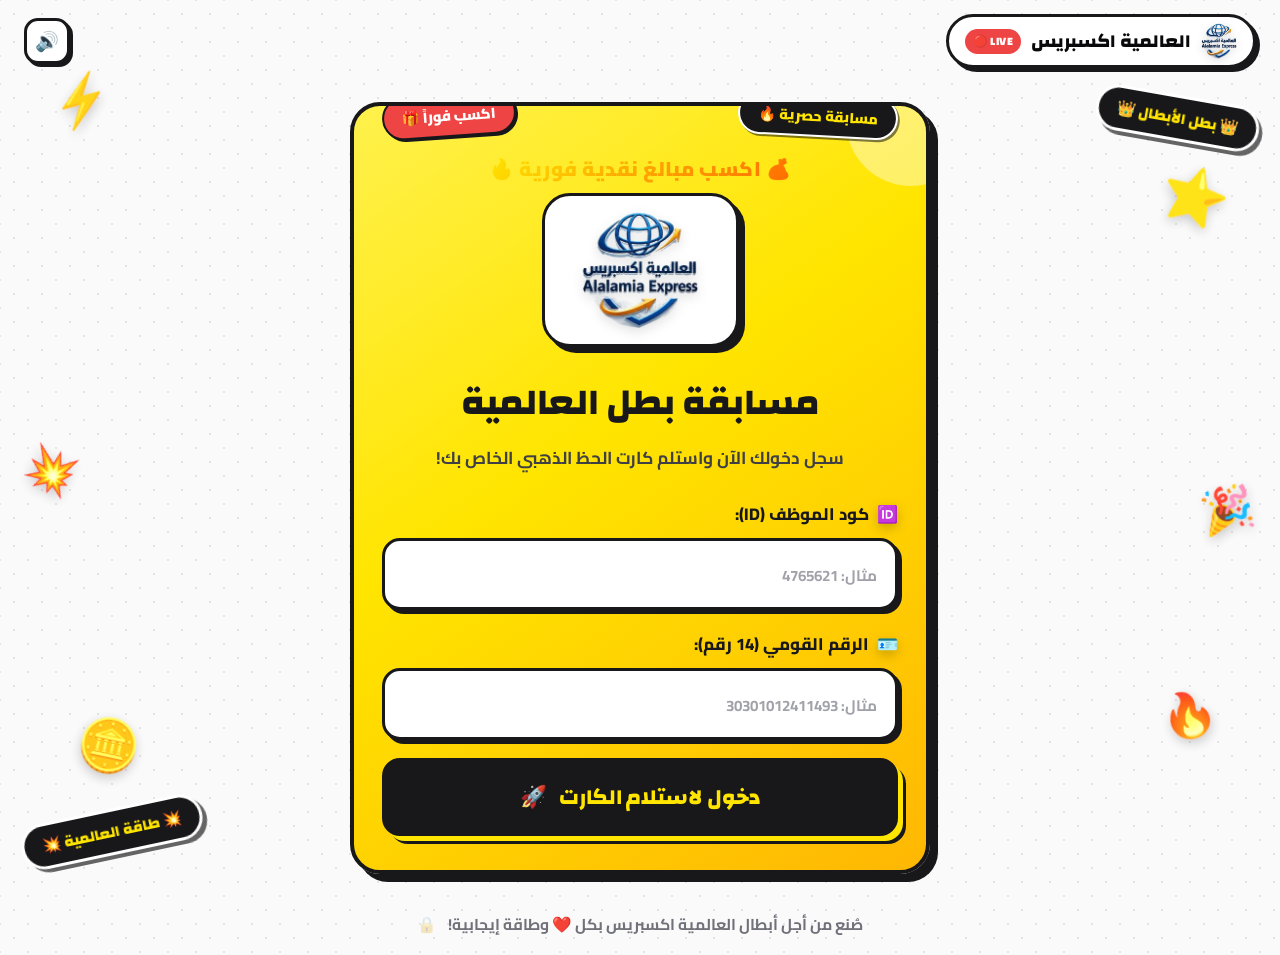
==== index.html @ 909ea204 "7 features: 2-method payment, BG music+mute, flying promo text, FB link on results, winner note, pri" ====
<!DOCTYPE html>
<html lang="ar" dir="rtl">
<head>
    <meta charset="UTF-8">
    <meta name="viewport" content="width=device-width, initial-scale=1.0, maximum-scale=1.0, user-scalable=no, viewport-fit=cover">
    <title>🏆 مسابقة بطل العالمية | كارت السكراتش الذهبي</title>
    <link rel="icon" type="image/png" href="logo.png">
    <link rel="apple-touch-icon" href="logo.png">
    <meta name="theme-color" content="#FFE500">
    <meta name="apple-mobile-web-app-capable" content="yes">
    <meta name="apple-mobile-web-app-status-bar-style" content="black-translucent">
    <link rel="stylesheet" href="css/style.css">
</head>
<body>

    <!-- عناصر ديكورية فانكي عائمة في الخلفية -->
    <div class="floating-decor decor-1">⚡</div>
    <div class="floating-decor decor-2">⭐</div>
    <div class="floating-decor decor-3">🪙</div>
    <div class="floating-decor decor-4">🔥</div>
    <div class="floating-decor decor-5">💥</div>
    <div class="floating-decor decor-6">🎉</div>

    <!-- استيكرات فانكي متحركة على جوانب الشاشة -->
    <div class="side-sticker sticker-left">💥 طاقة العالمية 💥</div>
    <div class="side-sticker sticker-right">👑 بطل الأبطال 👑</div>

    <!-- الهيدر والبار العلوي مع لوجو العالمية إكسبريس -->
    <header class="app-header">
        <div class="brand-badge">
            <img src="logo.png" alt="العالمية اكسبريس" class="header-logo-img">
            <span class="brand-title">العالمية اكسبريس</span>
            <span class="live-pill">LIVE 🔴</span>
        </div>
        <div class="header-controls">
            <button class="icon-btn" id="bgMuteBtn" title="كتم الموسيقى / تشغيل" onclick="toggleBgMusic()" style="font-size:1.2rem;">🔊</button>
        </div>
    </header>

    <!-- الحاوية الأساسية للتطبيق -->
    <main class="app-container">

        <!-- ==============================================
             الشاشة 1: تسجيل الدخول والتحقق من المتسابق
             ============================================== -->
        <section class="screen active" id="screenLogin">
            <div class="yellow-card funky-card-hover">
                <div class="funky-badge">مسابقة حصرية 🔥</div>
                <div class="funky-badge-left">اكسب فوراً 🎁</div>

                <!-- نص متحرك فانكي على شاشة الدخول -->
                <div class="flying-promo-text" id="flyingPromoText">
                    <span>💰 اكسب مبالغ نقدية فورية 🔥</span>
                </div>

                <!-- اللوجو الرئيسي في شاشة تسجيل الدخول -->
                <div class="login-header">
                    <div class="login-logo-wrapper">
                        <img src="logo.png" alt="شعار العالمية اكسبريس" class="login-hero-logo">
                    </div>
                    <h1 class="main-title">مسابقة بطل العالمية</h1>
                    <p class="sub-title">سجل دخولك الآن واستلم كارت الحظ الذهبي الخاص بك!</p>
                </div>

                <!-- كارت تنبيه المتسابق إذا كان شارك مسبقاً (قفل الحساب بعد المرة الأولى) -->
                <div class="lockout-card" id="alreadyParticipatedBox" style="display: none;">
                    <div class="lockout-badge">🔒 تنبيه هام</div>
                    <div class="lockout-icon">🎟️</div>
                    <h3 class="lockout-title" id="lockoutTitle">عفواً يا بطل!</h3>
                    <p class="lockout-desc" id="lockoutDesc">لقد قمت بسحب وخربشة كارت الحظ الخاص بك مسبقاً، ولا يمكن الدخول أكثر من مرة واحدة.</p>
                    <div class="lockout-result-preview" id="lockoutResultPreview"></div>
                    <div class="lockout-actions">
                        <button type="button" class="funky-btn" id="viewPreviousResultBtn">
                            <span>عرض نتيجتك السابقة 🌟</span>
                        </button>
                    </div>
                </div>

                <!-- رسالة الخطأ العادية -->
                <div class="error-msg" id="loginErrorMsg">
                    ⚠️ البيانات غير صحيحة! تأكد من كود الموظف والرقم القومي.
                </div>

                <!-- نموذج الدخول -->
                <form id="loginForm" onsubmit="return false;">
                    <div class="form-group">
                        <label class="form-label" for="userId">
                            <span>🆔</span>
                            <span>كود الموظف (ID):</span>
                        </label>
                        <input type="text" id="userId" class="form-input" placeholder="مثال: 4765621" autocomplete="off" required inputmode="numeric">
                    </div>

                    <div class="form-group">
                        <label class="form-label" for="nationalId">
                            <span>🪪</span>
                            <span>الرقم القومي (14 رقم):</span>
                        </label>
                        <input type="text" id="nationalId" class="form-input" placeholder="مثال: 30301012411493" maxlength="14" autocomplete="off" required inputmode="numeric">
                    </div>

                    <button type="submit" class="funky-btn" id="loginSubmitBtn">
                        <span>دخول لاستلام الكارت</span>
                        <span>🚀</span>
                    </button>
                </form>

            </div>
        </section>

        <!-- ==============================================
             الشاشة 2: رسالة الترحيب المبهرة (Welcome Animation)
             ============================================== -->
        <section class="screen" id="screenWelcome">
            <div class="yellow-card welcome-card">
                <div class="welcome-burst-badge">
                    <img src="logo.png" alt="العالمية" class="badge-mini-logo">
                    <span>أهلاً بالبطل الحقيقي</span>
                </div>

                <div class="welcome-avatar-wrapper">
                    <div class="welcome-crown">👑</div>
                    <div class="welcome-avatar-circle" id="welcomeAvatar">
                        😎
                    </div>
                </div>

                <h1 class="welcome-headline" id="welcomeGreetingText">
                    <!-- سيتم تعبئتها ديناميكياً -->
                </h1>

                <p class="welcome-subtext">
                    كارت السكراتش الذهبي المخصص لك جاهز الآن.. خربش واكشف حظك! 🌟
                </p>

                <button class="funky-btn" id="startScratchBtn">
                    <span>ادخل اخربش الكارت يا بطل</span>
                    <span>🪙🔥</span>
                </button>
            </div>
        </section>

        <!-- ==============================================
             الشاشة 3: كارت الخربشة الذهبي والساسبينس
             ============================================== -->
        <section class="screen" id="screenScratch">
            <div class="yellow-card" id="scratchMainCard">
                <div class="funky-badge">
                    <img src="logo.png" alt="العالمية" class="badge-mini-logo">
                    <span>كارت الحظ الرسمي</span>
                </div>

                <!-- شريط معلومات المتسابق -->
                <div class="scratch-header-info">
                    <div class="scratch-user-tag">
                        <span>👤</span>
                        <span id="scratchCardUserName">اسم المتسابق</span>
                    </div>
                    <div class="scratch-region-tag" id="scratchCardUserRegion">
                        المنطقة
                    </div>
                </div>

                <!-- صندوق الكارت والكانفاس مع طبقة البلور والساسبينس -->
                <div class="scratch-card-box" id="scratchContainer">
                    
                    <!-- الطبقة السفلية: الجائزة مع البلور الغامض لحجب النتيجة حتى اكتمال الخربشة -->
                    <div class="scratch-reveal-layer mystery-blur" id="scratchPrizeLayer">
                        <div class="reveal-prize-icon" id="prizeIcon">🎁</div>
                        <!-- صورة الجائزة النقدية فائقة الوضوح تظهر مباشرة تحت كشط الفويل -->
                        <img id="scratchRevealImage" src="" alt="صورة الجائزة" style="display:none; max-width:180px; max-height:90px; width:auto; border-radius:12px; border:2.5px solid #18181B; margin:6px auto; box-shadow:0 6px 20px rgba(0,0,0,0.3); background:#fff;">
                        <h2 class="reveal-prize-title" id="prizeTitle">جاري تحميل المفاجأة...</h2>
                        <p class="reveal-prize-desc" id="prizeDesc"></p>
                    </div>

                    <!-- طبقة الكانفاس القابلة للمسح والخربشة -->
                    <canvas class="scratch-canvas" id="scratchCanvas"></canvas>

                    <!-- طبقة الساسبينس والتشويق الناري (تظهر عند الوصول للنسبة المطلوبة) -->
                    <div class="suspense-overlay" id="suspenseOverlay">
                        <div class="suspense-rays"></div>
                        <div class="suspense-content">
                            <div class="suspense-icon-boom">⚡🥁⚡</div>
                            <h2 class="suspense-title" id="suspenseTitle">لحظة الحسم يا بطل!</h2>
                            <p class="suspense-sub" id="suspenseSub">جاري فك الشفرة واكتشاف مصير الكارت...</p>
                            <div class="suspense-countdown" id="suspenseCountdown">3</div>
                        </div>
                    </div>

                    <!-- مؤشر العملة التفاعلي (Coin Follower) -->
                    <div class="coin-cursor-tool" id="coinCursorTool">🪙</div>

                    <!-- لمحة الجائزة المغرية أثناء الخربشة (تظهر فقط للفائز بمبالغ نقدية) -->
                    <div class="prize-peek-hint" id="prizePeekHint" style="display:none;">
                        <img id="prizePeekImg" src="" alt="لمحة الجائزة">
                        <span class="peek-label">👀 لمحة...</span>
                    </div>
                </div>

                <!-- شريط الحماس والتشويق (بدون أي نسب مئوية) -->
                <div class="scratch-hype-box" id="scratchHypeBox">
                    <span class="hype-icon" id="hypeIcon">🪙</span>
                    <span class="hype-msg" id="hypeMsg">حرّك العملة على الكارت واكتشف سرك...</span>
                </div>

                <!-- زر اختياري لعرض التفاصيل فوراً -->
                <button type="button" class="skip-to-result-btn" id="skipToResultBtn">
                    <span>عرض التفاصيل والاحتفال</span>
                    <span>🚀</span>
                </button>
            </div>
        </section>

        <!-- ==============================================
             الشاشة 4: شاشة إعلان النتيجة والاحتفال (Result Screen)
             ============================================== -->
        <section class="screen" id="screenResult">
            <div class="yellow-card result-card">
                
                <!-- لوجو العالمية أعلى كارت النتيجة -->
                <div class="result-brand-header">
                    <img src="logo.png" alt="العالمية اكسبريس" class="result-top-logo">
                </div>

                <!-- ============================
                     1. قسم الفائزين (WINNER SECTION)
                     ============================ -->
                <div id="winnerResultSection" class="result-section-box">
                    <div class="result-celebrate-badge win" id="resultStatusBadgeWin">
                        🎉 مبروووك الفوز يا بطل العالمية!
                    </div>

                    <div class="result-big-icon" id="resultBigIcon">
                        🎉
                    </div>

                    <h1 class="result-headline" id="resultMainHeading">
                        <!-- مبروووك المكسب يا (الاسم) يا بطل العالمية! 🏆🎁🎉 -->
                    </h1>

                    <div class="result-detail-box">
                        <div class="result-prize-name" id="resultPrizeName"></div>
                        <div class="result-prize-sub" id="resultPrizeSub"></div>
                    </div>

                    <!-- صورة الجائزة -->
                    <div class="result-prize-image-wrapper">
                        <img id="resultPrizeImage" src="" alt="صورة الجائزة" class="result-prize-image" style="display:none;">
                    </div>

                    <!-- صندوق تسجيل بيانات استلام الجائزة المباشر -->
                    <div class="claim-form-box" id="winnerClaimBox">
                        <div class="claim-form-badge">⚡ استلام الجائزة فوراً</div>
                        
                        <!-- نموذج إدخال المحفظة / انستاباي -->
                        <div id="claimInputSection">
                            <h3 class="claim-form-title">سجل وسيلة الاستلام لتحويل المكافأة لحسابك 🚀</h3>
                            <p class="claim-form-desc">
                                اختر وسيلة الدفع واكتب رقم المحفظة أو عنوان InstaPay:
                            </p>

                            <form id="directClaimForm" onsubmit="return false;">
                                <div class="payment-method-selector" id="payoutMethodSelector">
                                    <label class="method-chip active">
                                        <input type="radio" name="directPayoutMethod" value="محفظة ذكية" checked>
                                        <span>🏦 محفظة ذكية</span>
                                    </label>
                                    <label class="method-chip">
                                        <input type="radio" name="directPayoutMethod" value="انستاباي InstaPay">
                                        <span>🟣 انستاباي InstaPay</span>
                                    </label>
                                </div>

                                <div class="form-group" style="margin-top:14px; text-align:right;">
                                    <label class="form-label" for="payoutAccountInput" style="font-size:0.9rem;">
                                        <span>📱</span>
                                        <span id="accountInputLabel">رقم المحفظة الذكية (01xxxxxxxxx):</span>
                                    </label>
                                    <input type="text" id="payoutAccountInput" class="form-input" placeholder="01xxxxxxxxx" required autocomplete="off">
                                </div>

                                <!-- نوت مهم للفائز -->
                                <div class="winner-important-note">
                                    ⚠️ هتستلم جايزتك ع البيانات اللي تم إدخالها<br>ولابد المحفظة او انستا يكون بنفس الاسم
                                </div>

                                <button type="submit" class="claim-form-btn pulse-glow" id="submitClaimDirectBtn">
                                    <span class="btn-text">تأكيد وإرسال بيانات الاستلام 🚀</span>
                                    <span class="btn-icon">✨</span>
                                </button>
                            </form>
                        </div>

                        <!-- حالة النجاح بعد التسجيل -->
                        <div id="claimDoneSection" style="display:none; text-align:center;">
                            <div style="font-size:3rem; margin-bottom:8px;">✅🎉</div>
                            <h3 style="color:#10b981; margin:0 0 8px 0; font-size:1.3rem;">تم تسجيل بيانات الاستلام بنجاح!</h3>
                            <p style="color:#374151; font-size:0.95rem; margin-bottom:12px; font-weight:600;">
                                تم إرسال بيانات محفظتك إلى إدارة مسابقة العالمية، وسيتم مراجعة الطلب وتحويل المبلغ لحسابك فوراً.
                            </p>
                            <div id="claimSavedSummary" style="background:#f3f4f6; border:2px solid #10b981; padding:12px; border-radius:12px; font-size:0.95rem; color:#18181b; font-weight:700;"></div>
                        </div>

                        <div class="claim-form-note" style="margin-top:12px;">
                            🔒 يتم التحويل والمراجعة مباشرة من إدارة مسابقة العالمية إكسبريس.
                        </div>
                    </div>

                    <!-- لينك الفيسبوك في صفحة الفوز -->
                    <div class="facebook-promo-box">
                        استنانا كل شهر بمسابقات العالمية على صفحتنا على
                        <a href="https://www.facebook.com/alalamiacompany0" target="_blank" rel="noopener" class="fb-link">فيسبوك</a> 🎉
                    </div>
                </div>

                <!-- ============================
                     2. قسم الحظ الأوفر التشجيعي (HARD LUCK SECTION)
                     ============================ -->
                <div id="hardLuckResultSection" class="result-section-box" style="display: none;">
                    <div class="result-celebrate-badge lose">
                        💪 القادم أقوى دائماً يا بطل!
                    </div>

                    <div class="result-big-icon flex-muscles">
                        💪
                    </div>

                    <h1 class="result-headline hard-luck-title">
                        حظك وحش يا نجم.. استنانا ف مسابقات جاية 💪🔥
                    </h1>

                    <div class="hard-luck-inspire-box">
                        <div class="hard-luck-quote">
                            "الجايات أكتر من الرايحات! وجودك في العالمية إكسبريس هو المكسب الأكبر، وفي مجرد بداية.. لسه في سحوبات ومفاجآت تانية كتير جاية في الطريق!" 🌟👑
                        </div>
                        <div class="hard-luck-tags">
                            <span class="inspire-tag">🔥 طاقة إيجابية</span>
                            <span class="inspire-tag">👑 بطل دايماً</span>
                            <span class="inspire-tag">🚀 استنانا قريب</span>
                        </div>
                    </div>
                    <!-- لينك الفيسبوك تحت الخساره -->
                    <div class="facebook-promo-box">
                        استنانا كل شهر بمسابقات العالمية على صفحتنا على
                        <a href="https://www.facebook.com/alalamiacompany0" target="_blank" rel="noopener" class="fb-link">فيسبوك</a> 🎉
                    </div>
                </div>

                <!-- أزرار الإجراءات في النتيجة -->
                <div class="result-actions">
                    <button class="funky-btn funky-btn-secondary" id="logoutBtn">
                        <span>العودة للرئيسية 🚪</span>
                    </button>
                </div>

            </div>
        </section>

    </main>

    <!-- الفوتر -->
    <footer class="app-footer">
        صُنع من أجل أبطال <strong>العالمية اكسبريس</strong> بكل <span class="heart">❤️</span> وطاقة إيجابية!
        <a href="admin.html" style="opacity:0.25; text-decoration:none; margin-right:8px;" title="لوحة تحكم الإدارة والمخزن">🔒</a>
    </footer>

    <!-- موسيقى خلفية حماسية -->
    <audio id="bgMusic" loop preload="auto" style="display:none;">
        <!-- موسيقى حماسية مجانية بدون حقوق من Pixabay -->
        <source src="https://cdn.pixabay.com/audio/2024/02/28/audio_e09d4a9789.mp3" type="audio/mpeg">
    </audio>

    <!-- ملفات الجافاسكريبت بالترتيب الصحيح -->
    <script src="js/data.js"></script>
    <script src="js/audio.js"></script>
    <script src="js/confetti.js"></script>
    <script src="js/scratch.js"></script>
    <script src="js/app.js"></script>
</body>
</html>
---- css/style.css ----
/* ========================================================
   🎨 استايل مسابقة بطل العالمية - الثيم الأبيض مع الكروت الصفرا الفانكي
   ======================================================== */

@import url('https://fonts.googleapis.com/css2?family=Cairo:wght@400;600;700;800;900&family=Changa:wght@600;800;900&family=Readex+Pro:wght@500;700&display=swap');

:root {
    --bg-main: #FAFAFA;
    --bg-dots: #E4E4E7;
    --card-yellow: #FFE500;
    --card-yellow-glow: #FFD000;
    --card-yellow-deep: #F59E0B;
    --card-yellow-light: #FFF9C4;
    --dark-border: #18181B;
    --dark-text: #09090B;
    --shadow-solid: 8px 8px 0px #18181B;
    --shadow-hover: 12px 12px 0px #18181B;
    --shadow-pressed: 3px 3px 0px #18181B;
    --accent-red: #EF4444;
    --accent-green: #10B981;
    --accent-blue: #3B82F6;
    --font-heading: 'Changa', 'Cairo', sans-serif;
    --font-body: 'Cairo', 'Readex Pro', sans-serif;
}

* {
    box-sizing: border-box;
    margin: 0;
    padding: 0;
    -webkit-tap-highlight-color: transparent;
}

body {
    background-color: var(--bg-main);
    background-image: 
        radial-gradient(var(--bg-dots) 1.5px, transparent 1.5px),
        radial-gradient(var(--bg-dots) 1.5px, var(--bg-main) 1.5px);
    background-size: 28px 28px;
    background-position: 0 0, 14px 14px;
    color: var(--dark-text);
    font-family: var(--font-body);
    direction: rtl;
    text-align: right;
    min-height: 100vh;
    min-height: 100dvh;
    display: flex;
    flex-direction: column;
    overflow-x: hidden;
    position: relative;
    overscroll-behavior-y: none;
    -webkit-overflow-scrolling: touch;
}

/* خلفية عناصر ديكورية عائمة فائقة الحيوية */
.floating-decor {
    position: fixed;
    pointer-events: none;
    z-index: 0;
    opacity: 0.9;
    user-select: none;
    animation: floatShape 5s ease-in-out infinite alternate;
}

.decor-1 { top: 6%; left: 4%; font-size: 3rem; transform: rotate(-15deg); }
.decor-2 { top: 16%; right: 4%; font-size: 3.4rem; transform: rotate(18deg); animation-delay: 1.2s; }
.decor-3 { bottom: 12%; left: 6%; font-size: 3.2rem; transform: rotate(12deg); animation-delay: 2.2s; }
.decor-4 { bottom: 16%; right: 5%; font-size: 2.8rem; transform: rotate(-20deg); animation-delay: 3.2s; }
.decor-5 { top: 48%; left: 2%; font-size: 2.5rem; transform: rotate(25deg); animation-delay: 0.7s; }
.decor-6 { top: 52%; right: 2%; font-size: 2.7rem; transform: rotate(-12deg); animation-delay: 2.8s; }

@keyframes floatShape {
    0% { transform: translateY(0px) rotate(0deg) scale(1); }
    50% { transform: translateY(-16px) rotate(8deg) scale(1.1); }
    100% { transform: translateY(-24px) rotate(-8deg) scale(0.95); }
}

/* استيكرات جانبية فانكي */
.side-sticker {
    position: fixed;
    background: #18181B;
    color: #FFE500;
    padding: 6px 18px;
    font-size: 0.95rem;
    font-family: var(--font-heading);
    font-weight: 900;
    border-radius: 999px;
    border: 3px solid #FFFFFF;
    box-shadow: 4px 4px 0px rgba(0,0,0,0.6);
    z-index: 2;
    pointer-events: none;
    animation: wiggleSticker 3s infinite ease-in-out;
}

.sticker-left {
    bottom: 45px;
    left: 20px;
    transform: rotate(-12deg);
}

.sticker-right {
    top: 95px;
    right: 20px;
    transform: rotate(10deg);
}

@keyframes wiggleSticker {
    0%, 100% { transform: rotate(-12deg) scale(1); }
    50% { transform: rotate(-6deg) scale(1.08); }
}

/* هيدر الصفحة */
header.app-header {
    width: 100%;
    padding: 14px 24px;
    display: flex;
    justify-content: space-between;
    align-items: center;
    position: relative;
    z-index: 10;
}

.brand-badge {
    background: #FFFFFF;
    border: 3px solid var(--dark-border);
    box-shadow: 4px 4px 0px var(--dark-border);
    padding: 6px 16px;
    border-radius: 999px;
    font-weight: 900;
    font-size: 1.15rem;
    display: flex;
    align-items: center;
    gap: 10px;
    font-family: var(--font-heading);
}

.header-logo-img {
    width: 36px;
    height: 36px;
    object-fit: contain;
    border-radius: 8px;
    filter: drop-shadow(0 2px 4px rgba(0,0,0,0.15));
    transition: transform 0.25s ease;
}

.brand-badge:hover .header-logo-img {
    transform: rotate(8deg) scale(1.1);
}

.brand-badge span.sparkle {
    display: inline-block;
    animation: spinSlow 4s linear infinite;
}

.live-pill {
    background: #EF4444;
    color: #FFFFFF;
    font-size: 0.72rem;
    padding: 2px 8px;
    border-radius: 999px;
    letter-spacing: 0.5px;
    animation: pulseLive 1.2s infinite;
}

@keyframes pulseLive {
    0%, 100% { opacity: 1; transform: scale(1); }
    50% { opacity: 0.7; transform: scale(0.95); }
}

@keyframes spinSlow {
    100% { transform: rotate(360deg); }
}

.header-controls {
    display: flex;
    gap: 10px;
}

.icon-btn {
    background: #FFFFFF;
    border: 3px solid var(--dark-border);
    box-shadow: 3px 3px 0px var(--dark-border);
    border-radius: 14px;
    width: 46px;
    height: 46px;
    cursor: pointer;
    font-size: 1.3rem;
    display: inline-flex;
    justify-content: center;
    align-items: center;
    transition: all 0.15s ease;
}

.icon-btn:hover {
    transform: translate(-3px, -3px);
    box-shadow: 6px 6px 0px var(--dark-border);
    background: var(--card-yellow);
}

.icon-btn:active {
    transform: translate(2px, 2px);
    box-shadow: 1px 1px 0px var(--dark-border);
}

/* الحاوية الأساسية للتطبيق */
main.app-container {
    flex: 1;
    display: flex;
    justify-content: center;
    align-items: center;
    padding: 20px;
    position: relative;
    z-index: 5;
}

.screen {
    width: 100%;
    max-width: 580px;
    display: none;
    opacity: 0;
    transform: translateY(24px) scale(0.96);
    transition: all 0.4s cubic-bezier(0.16, 1, 0.3, 1);
}

.screen.active {
    display: block;
    opacity: 1;
    transform: translateY(0) scale(1);
}

/* ========================================================
   🟡 تصميم الكروت الصفراء الفانكي (Vibrant Yellow Neo-Brutalist)
   ======================================================== */
.yellow-card {
    background: linear-gradient(145deg, #FFF14D 0%, var(--card-yellow) 42%, #FFB703 100%);
    border: 4px solid var(--dark-border);
    box-shadow: var(--shadow-solid);
    border-radius: 30px;
    padding: 34px 28px;
    position: relative;
    overflow: hidden;
    transition: box-shadow 0.25s ease, transform 0.25s ease;
}

.funky-card-hover:hover {
    box-shadow: var(--shadow-hover);
    transform: translateY(-3px);
}

.yellow-card::before {
    content: '';
    position: absolute;
    top: -50px;
    right: -50px;
    width: 130px;
    height: 130px;
    background: rgba(255, 255, 255, 0.4);
    border-radius: 50%;
    pointer-events: none;
}

/* شارات الكارت */
.funky-badge {
    position: absolute;
    top: -12px;
    right: 28px;
    background: #18181B;
    color: #FFE500;
    padding: 6px 18px;
    font-size: 0.9rem;
    font-weight: 900;
    border-radius: 999px;
    border: 2px solid #FFFFFF;
    box-shadow: 2px 2px 0px rgba(0,0,0,0.5);
    transform: rotate(3deg);
    z-index: 5;
}

.funky-badge-left {
    position: absolute;
    top: -12px;
    left: 28px;
    background: var(--accent-red);
    color: #FFFFFF;
    padding: 6px 18px;
    font-size: 0.9rem;
    font-weight: 900;
    border-radius: 999px;
    border: 2px solid #18181B;
    box-shadow: 2px 2px 0px #18181B;
    transform: rotate(-4deg);
    z-index: 5;
}

/* شاشة تسجيل الدخول */
.login-header {
    text-align: center;
    margin-bottom: 24px;
}

.login-logo-wrapper {
    display: inline-flex;
    justify-content: center;
    align-items: center;
    padding: 14px 28px;
    background: #FFFFFF;
    border: 3.5px solid #18181B;
    border-radius: 28px;
    box-shadow: 6px 6px 0px #18181B;
    margin-bottom: 14px;
    animation: bounceHero 2.5s infinite cubic-bezier(0.28, 0.84, 0.42, 1);
    transition: transform 0.25s ease;
}

.login-logo-wrapper:hover {
    transform: scale(1.06) rotate(2deg);
}

.login-hero-logo {
    width: 135px;
    height: auto;
    max-height: 120px;
    object-fit: contain;
    display: block;
    filter: drop-shadow(0 4px 6px rgba(0, 0, 0, 0.12));
}

.badge-mini-logo {
    width: 22px;
    height: 22px;
    object-fit: contain;
    vertical-align: middle;
    margin-left: 6px;
    display: inline-block;
}

/* كارت تنبيه المتسابق إذا شارك مسبقاً (قفل الحساب) */
.lockout-card {
    background: #FFFBEB;
    border: 3px solid #F59E0B;
    border-radius: 22px;
    padding: 22px 18px;
    box-shadow: 6px 6px 0px #18181B;
    margin-bottom: 24px;
    text-align: center;
    position: relative;
    animation: bounceInLockout 0.45s cubic-bezier(0.175, 0.885, 0.32, 1.275);
}

@keyframes bounceInLockout {
    0% { transform: scale(0.85); opacity: 0; }
    100% { transform: scale(1); opacity: 1; }
}

.lockout-badge {
    position: absolute;
    top: -13px;
    right: 22px;
    background: #F59E0B;
    color: #18181B;
    font-weight: 900;
    font-size: 0.85rem;
    padding: 4px 14px;
    border-radius: 999px;
    border: 2px solid #18181B;
    box-shadow: 2px 2px 0px #18181B;
}

.lockout-icon {
    font-size: 2.8rem;
    margin-bottom: 6px;
}

.lockout-title {
    font-family: var(--font-heading);
    font-size: 1.55rem;
    font-weight: 900;
    color: #18181B;
    margin-bottom: 6px;
}

.lockout-desc {
    font-size: 1.02rem;
    font-weight: 700;
    color: #4B5563;
    line-height: 1.5;
    margin-bottom: 14px;
}

.lockout-result-preview {
    background: #FFFFFF;
    border: 2px dashed #D97706;
    border-radius: 14px;
    padding: 12px 16px;
    font-weight: 800;
    font-size: 1.08rem;
    color: #92400E;
    margin-bottom: 16px;
    box-shadow: 3px 3px 0px rgba(0,0,0,0.06);
}

.lockout-actions {
    display: flex;
    flex-direction: column;
    gap: 10px;
}

.hero-icon-bounce {
    font-size: 4.2rem;
    display: inline-block;
    animation: bounceHero 2s infinite cubic-bezier(0.28, 0.84, 0.42, 1);
    filter: drop-shadow(4px 4px 0px rgba(0,0,0,0.25));
}

@keyframes bounceHero {
    0%, 100% { transform: translateY(0) scale(1); }
    40% { transform: translateY(-20px) rotate(-8deg) scale(1.12); }
    60% { transform: translateY(-8px) rotate(6deg) scale(1.05); }
}

.main-title {
    font-family: var(--font-heading);
    font-size: 2.3rem;
    font-weight: 900;
    color: var(--dark-border);
    margin: 8px 0 4px;
}

.sub-title {
    font-size: 1.08rem;
    font-weight: 700;
    color: #3F3F46;
}

.form-group {
    margin-bottom: 18px;
    text-align: right;
}

.form-label {
    display: flex;
    align-items: center;
    gap: 8px;
    font-weight: 800;
    font-size: 1.05rem;
    color: #18181B;
    margin-bottom: 8px;
}

.form-input {
    width: 100%;
    padding: 15px 18px;
    font-size: 1.2rem;
    font-family: var(--font-body);
    font-weight: 700;
    background: #FFFFFF;
    border: 3px solid var(--dark-border);
    border-radius: 18px;
    box-shadow: 4px 4px 0px var(--dark-border);
    outline: none;
    transition: all 0.2s ease;
    direction: ltr;
    text-align: right;
}

.form-input:focus {
    transform: translate(-3px, -3px);
    box-shadow: 6px 6px 0px var(--dark-border);
    background: #FFFDF0;
}

.form-input::placeholder {
    color: #A1A1AA;
    font-size: 0.95rem;
}

/* الأزرار الفانكي */
.funky-btn {
    width: 100%;
    background: #18181B;
    color: #FFE500;
    border: 3px solid #18181B;
    padding: 16px 24px;
    font-size: 1.35rem;
    font-family: var(--font-heading);
    font-weight: 900;
    border-radius: 18px;
    box-shadow: 5px 5px 0px #FFE500, 8px 8px 0px #18181B;
    cursor: pointer;
    display: flex;
    justify-content: center;
    align-items: center;
    gap: 12px;
    transition: all 0.15s cubic-bezier(0.4, 0, 0.2, 1);
    margin-top: 10px;
}

.funky-btn:hover {
    transform: translate(-3px, -3px);
    box-shadow: 7px 7px 0px #FFE500, 11px 11px 0px #18181B;
    background: #000000;
    color: #FFFFFF;
}

.funky-btn:active {
    transform: translate(3px, 3px);
    box-shadow: 2px 2px 0px #18181B;
}

.funky-btn-secondary {
    background: #FFFFFF;
    color: #18181B;
    box-shadow: 4px 4px 0px #18181B;
    border: 3px solid #18181B;
    margin-top: 12px;
    font-size: 1.15rem;
}

.funky-btn-secondary:hover {
    background: var(--card-yellow-light);
    box-shadow: 7px 7px 0px #18181B;
}

.error-msg {
    display: none;
    background: #FEE2E2;
    color: #991B1B;
    border: 2px solid #EF4444;
    padding: 10px 14px;
    border-radius: 12px;
    margin-bottom: 16px;
    font-weight: 800;
    font-size: 0.98rem;
    text-align: center;
}

.error-msg.shakeError {
    animation: shakeError 0.4s ease-in-out;
}

@keyframes shakeError {
    0%, 100% { transform: translateX(0); }
    20%, 60% { transform: translateX(-8px); }
    40%, 80% { transform: translateX(8px); }
}

/* أزرار التجربة السريعة */
.quick-demo-box {
    margin-top: 24px;
    padding-top: 18px;
    border-top: 2px dashed rgba(24, 24, 27, 0.25);
}

.quick-demo-header {
    display: flex;
    justify-content: space-between;
    align-items: center;
    margin-bottom: 12px;
    flex-wrap: wrap;
    gap: 8px;
}

.quick-demo-title {
    font-size: 0.95rem;
    font-weight: 800;
    color: #27272A;
    display: flex;
    align-items: center;
    gap: 6px;
}

.reset-test-chip {
    background: #EF4444;
    color: #FFFFFF;
    border: 2px solid #18181B;
    box-shadow: 2px 2px 0px #18181B;
    font-size: 0.8rem;
    font-weight: 900;
    padding: 4px 12px;
    border-radius: 999px;
    cursor: pointer;
    transition: all 0.15s ease;
    font-family: var(--font-body);
}

.reset-test-chip:hover {
    transform: translate(-1px, -1px);
    box-shadow: 3px 3px 0px #18181B;
    background: #DC2626;
}

.reset-test-chip:active {
    transform: translate(1px, 1px);
    box-shadow: 1px 1px 0px #18181B;
}

.quick-chips-wrapper {
    display: flex;
    flex-wrap: wrap;
    gap: 8px;
}

.demo-chip {
    background: rgba(255, 255, 255, 0.9);
    border: 2px solid #18181B;
    box-shadow: 2px 2px 0px #18181B;
    padding: 7px 14px;
    border-radius: 999px;
    font-size: 0.88rem;
    font-weight: 800;
    cursor: pointer;
    transition: all 0.15s ease;
}

.demo-chip:hover {
    background: #FFFFFF;
    transform: translate(-2px, -2px);
    box-shadow: 4px 4px 0px #18181B;
}

.demo-chip.winner {
    border-color: #059669;
    color: #065F46;
}

.demo-chip.loser {
    border-color: #DC2626;
    color: #991B1B;
}

/* ========================================================
   🚀 شاشة الترحيب الملكية المبهرة
   ======================================================== */
.welcome-card {
    text-align: center;
    padding: 44px 30px;
    background: linear-gradient(135deg, #FFF275 0%, #FFD000 45%, #FFA500 100%);
    box-shadow: 10px 10px 0px #18181B;
}

.welcome-burst-badge {
    display: inline-flex;
    align-items: center;
    gap: 8px;
    background: #18181B;
    color: #FFE500;
    padding: 10px 24px;
    border-radius: 999px;
    font-weight: 900;
    font-size: 1.15rem;
    margin-bottom: 20px;
    box-shadow: 4px 4px 0px #FFFFFF;
    animation: pulseBadge 1.8s infinite alternate;
}

@keyframes pulseBadge {
    0% { transform: scale(0.96); }
    100% { transform: scale(1.05); }
}

.welcome-headline {
    font-family: var(--font-heading);
    font-size: 2.3rem;
    font-weight: 900;
    line-height: 1.35;
    color: #18181B;
    margin-bottom: 14px;
    animation: popIn 0.6s cubic-bezier(0.175, 0.885, 0.32, 1.275);
}

.user-highlight-name {
    display: inline-block;
    background: #FFFFFF;
    color: #18181B;
    padding: 4px 18px;
    border: 3px solid #18181B;
    border-radius: 16px;
    box-shadow: 4px 4px 0px #18181B;
    margin: 4px 2px;
}

.user-highlight-region {
    display: inline-block;
    background: #3B82F6;
    color: #FFFFFF;
    padding: 3px 16px;
    border: 3px solid #18181B;
    border-radius: 14px;
    box-shadow: 4px 4px 0px #18181B;
    font-size: 1.45rem;
    margin: 4px 2px;
}

.welcome-subtext {
    font-size: 1.25rem;
    font-weight: 700;
    color: #27272A;
    margin-bottom: 28px;
}

.welcome-avatar-wrapper {
    position: relative;
    width: 110px;
    height: 110px;
    margin: 0 auto 20px;
}

.welcome-avatar-circle {
    width: 100%;
    height: 100%;
    background: #FFFFFF;
    border: 4px solid #18181B;
    border-radius: 50%;
    box-shadow: 5px 5px 0px #18181B;
    display: flex;
    justify-content: center;
    align-items: center;
    font-size: 3.6rem;
}

.welcome-crown {
    position: absolute;
    top: -24px;
    left: 50%;
    transform: translateX(-50%) rotate(5deg);
    font-size: 2.6rem;
    animation: wiggleCrown 2s infinite ease-in-out;
}

@keyframes wiggleCrown {
    0%, 100% { transform: translateX(-50%) rotate(5deg); }
    50% { transform: translateX(-50%) rotate(-5deg); }
}

@keyframes popIn {
    0% { transform: scale(0.6); opacity: 0; }
    100% { transform: scale(1); opacity: 1; }
}

/* ========================================================
   🎫 كارت الخربشة الذهبي والبلور الغامض والساسبينس
   ======================================================== */
.scratch-header-info {
    display: flex;
    justify-content: space-between;
    align-items: center;
    background: #FFFFFF;
    border: 3px solid #18181B;
    box-shadow: 4px 4px 0px #18181B;
    border-radius: 18px;
    padding: 12px 18px;
    margin-bottom: 20px;
}

.scratch-user-tag {
    font-weight: 900;
    font-size: 1.1rem;
    display: flex;
    align-items: center;
    gap: 8px;
}

.scratch-region-tag {
    background: #EFF6FF;
    color: #1D4ED8;
    padding: 4px 14px;
    border: 2px solid #18181B;
    border-radius: 999px;
    font-weight: 900;
    font-size: 0.9rem;
}

/* صندوق الكارت الحاوي */
.scratch-card-box {
    position: relative;
    width: 100%;
    height: 340px;
    border-radius: 24px;
    border: 4px solid #18181B;
    box-shadow: 8px 8px 0px #18181B;
    overflow: hidden;
    background: #FFFFFF;
    user-select: none;
    -webkit-user-select: none;
    cursor: crosshair;
    /* تحسين الرسم على شاشات الموبايل عالية الكثافة */
    image-rendering: -webkit-optimize-contrast;
}

/* ========================================================
   🔒 طبقة البلور الغامض أثناء الخربشة (Mystery Blur Layer)
   يمنع رؤية تفاصيل الجائزة حتى الوصول لنسبة 70%
   ======================================================== */
.scratch-reveal-layer {
    position: absolute;
    inset: 0;
    display: flex;
    flex-direction: column;
    justify-content: center;
    align-items: center;
    text-align: center;
    padding: 16px;
    background: radial-gradient(circle, #FFFBEB 0%, #FEF3C7 60%, #FDE68A 100%);
    z-index: 1;
    transition: filter 0.4s ease, transform 0.4s ease;
    -webkit-backface-visibility: hidden;
    backface-visibility: hidden;
}

/* البلور الغامض لحجب الجائزة والتشويق أثناء الخربشة */
.scratch-reveal-layer.mystery-blur {
    filter: blur(14px) brightness(0.88) contrast(1.1);
    transform: scale(0.97);
    user-select: none;
    pointer-events: none;
}

/* الكشف الصافي فائق الدقة بعد انتهاء الخربشة والساسبينس */
.scratch-reveal-layer.revealed-clear {
    filter: blur(0px) brightness(1) contrast(1) !important;
    transform: scale(1) !important;
    animation: revealPop 0.5s cubic-bezier(0.175, 0.885, 0.32, 1.275);
}

@keyframes revealPop {
    0% { transform: scale(0.92); }
    50% { transform: scale(1.06); }
    100% { transform: scale(1); }
}

.reveal-sec-badge {
    background: #18181B;
    color: #FFE500;
    padding: 2px 10px;
    border-radius: 999px;
    font-size: 1.05rem;
    font-weight: 900;
    display: inline-block;
    border: 2px solid #FFFFFF;
    box-shadow: 2px 2px 0px rgba(0,0,0,0.3);
    animation: pulseBadge 1s infinite alternate;
}

.skip-to-result-btn {
    display: none;
    margin: 12px auto 0;
    background: #18181B;
    color: #FFE500;
    border: 3px solid #18181B;
    padding: 10px 22px;
    font-size: 1.08rem;
    font-family: var(--font-heading);
    font-weight: 900;
    border-radius: 16px;
    box-shadow: 4px 4px 0px #FFE500, 6px 6px 0px #18181B;
    cursor: pointer;
    transition: all 0.15s ease;
}

.skip-to-result-btn:hover {
    transform: translate(-2px, -2px);
    box-shadow: 6px 6px 0px #FFE500, 9px 9px 0px #18181B;
    background: #000000;
    color: #FFFFFF;
}

.skip-to-result-btn:active {
    transform: translate(2px, 2px);
    box-shadow: 1px 1px 0px #18181B;
}

/* غطاء النقوش الغامضة والأقفال لمنع القراءة */
.mystery-pattern-overlay {
    position: absolute;
    inset: 0;
    display: flex;
    justify-content: center;
    align-items: center;
    gap: 12px;
    background: rgba(254, 243, 199, 0.25);
    z-index: 3;
    pointer-events: none;
    animation: pulseMystery 1.8s infinite alternate;
}

.mystery-question {
    font-size: 2.8rem;
    animation: rotateQuestion 3s infinite ease-in-out;
}

.mystery-text {
    background: #18181B;
    color: #FFE500;
    padding: 6px 16px;
    border-radius: 999px;
    font-weight: 900;
    font-size: 0.95rem;
    border: 2px solid #FFFFFF;
    box-shadow: 2px 2px 0px rgba(0,0,0,0.4);
}

@keyframes pulseMystery {
    0% { opacity: 0.75; transform: scale(0.97); }
    100% { opacity: 1; transform: scale(1.03); }
}

@keyframes rotateQuestion {
    0% { transform: rotate(-10deg); }
    50% { transform: rotate(10deg); }
    100% { transform: rotate(-10deg); }
}

.reveal-prize-icon {
    font-size: 4.8rem;
    margin-bottom: 10px;
    animation: pulseIcon 1.5s infinite alternate;
}

@keyframes pulseIcon {
    0% { transform: scale(1); }
    100% { transform: scale(1.15) rotate(4deg); }
}

.reveal-prize-title {
    font-family: var(--font-heading);
    font-size: 1.8rem;
    font-weight: 900;
    color: #18181B;
    margin-bottom: 6px;
}

.reveal-prize-desc {
    font-size: 1.1rem;
    font-weight: 700;
    color: #4B5563;
    max-width: 90%;
}

/* طبقة الكانفاس القابلة للمسح والخربشة */
.scratch-canvas {
    position: absolute;
    inset: 0;
    z-index: 3;
    touch-action: none;
}

/* مؤشر العملة التفاعلي */
.coin-cursor-tool {
    position: absolute;
    width: 44px;
    height: 44px;
    pointer-events: none;
    z-index: 25;
    font-size: 2.2rem;
    transform: translate(-50%, -50%) rotate(15deg);
    filter: drop-shadow(2px 4px 6px rgba(0,0,0,0.35));
    display: none;
    transition: transform 0.05s ease;
}

/* ========================================================
   ⚡ طبقة الساسبينس والتشويق الناري (Suspense Phase)
   ======================================================== */
.suspense-overlay {
    position: absolute;
    inset: 0;
    background: radial-gradient(circle, rgba(255, 238, 56, 0.96) 0%, rgba(245, 158, 11, 0.98) 100%);
    z-index: 10;
    display: flex;
    justify-content: center;
    align-items: center;
    opacity: 0;
    pointer-events: none;
    transition: opacity 0.35s ease;
    border-radius: 20px;
}

.suspense-overlay.active {
    opacity: 1;
    pointer-events: auto;
}

.suspense-content {
    text-align: center;
    z-index: 2;
    padding: 20px;
}

.suspense-icon-boom {
    font-size: 3.2rem;
    margin-bottom: 6px;
    animation: flashLightning 0.4s infinite alternate;
}

@keyframes flashLightning {
    0% { transform: scale(1) rotate(-5deg); filter: drop-shadow(0 0 10px #FFD000); }
    100% { transform: scale(1.25) rotate(5deg); filter: drop-shadow(0 0 25px #EF4444); }
}

.suspense-title {
    font-family: var(--font-heading);
    font-size: 2.1rem;
    font-weight: 900;
    color: #18181B;
    margin-bottom: 6px;
}

.suspense-sub {
    font-size: 1.15rem;
    font-weight: 800;
    color: #3F3F46;
    margin-bottom: 14px;
}

.suspense-countdown {
    display: inline-block;
    background: #18181B;
    color: #FFE500;
    width: 64px;
    height: 64px;
    line-height: 60px;
    border-radius: 50%;
    font-family: var(--font-heading);
    font-size: 2.4rem;
    font-weight: 900;
    border: 4px solid #FFFFFF;
    box-shadow: 4px 4px 0px rgba(0,0,0,0.5);
    animation: popCountdown 0.7s infinite alternate cubic-bezier(0.175, 0.885, 0.32, 1.275);
}

@keyframes popCountdown {
    0% { transform: scale(0.9); }
    100% { transform: scale(1.18); }
}

/* اهتزاز الكارت الكامل أثناء الساسبينس */
#scratchMainCard.in-suspense {
    animation: suspenseVibrate 0.08s infinite alternate ease-in-out;
    box-shadow: 0 0 45px rgba(255, 229, 0, 0.85), 10px 10px 0px #18181B !important;
}

@keyframes suspenseVibrate {
    0% { transform: translate(2px, 1px) rotate(0.4deg); }
    50% { transform: translate(-2px, -2px) rotate(-0.4deg); }
    100% { transform: translate(1px, -1px) rotate(0.3deg); }
}

/* شريط الحماس في الأسفل (بدون أي نسب مئوية) */
.scratch-hype-box {
    margin-top: 18px;
    background: #FFFFFF;
    border: 3px solid #18181B;
    border-radius: 18px;
    padding: 14px 20px;
    box-shadow: 4px 4px 0px #18181B;
    display: flex;
    justify-content: center;
    align-items: center;
    gap: 12px;
    font-weight: 900;
    font-size: 1.15rem;
    color: #18181B;
}

.scratch-hype-box .hype-icon {
    font-size: 1.6rem;
    animation: bounceHero 1.5s infinite;
}

/* ========================================================
   🏆 شاشة إعلان النتيجة والاحتفال
   ======================================================== */
.result-card {
    text-align: center;
    padding: 36px 24px;
}

.result-brand-header {
    margin-bottom: 14px;
}

.result-top-logo {
    width: 80px;
    height: 80px;
    object-fit: contain;
    background: #FFFFFF;
    border: 3px solid #18181B;
    border-radius: 20px;
    padding: 8px;
    box-shadow: 4px 4px 0px #18181B;
    animation: floatShape 4s ease-in-out infinite alternate;
}

.result-celebrate-badge {
    display: inline-block;
    padding: 8px 24px;
    border-radius: 999px;
    border: 3px solid #18181B;
    font-family: var(--font-heading);
    font-size: 1.25rem;
    font-weight: 900;
    margin-bottom: 16px;
    box-shadow: 4px 4px 0px #18181B;
}

.result-celebrate-badge.win {
    background: #10B981;
    color: #FFFFFF;
}

.result-celebrate-badge.lose {
    background: #F59E0B;
    color: #18181B;
}

.result-big-icon {
    font-size: 5.4rem;
    margin-bottom: 10px;
    display: inline-block;
}

.flex-muscles {
    animation: flexBiceps 1s infinite alternate cubic-bezier(0.4, 0, 0.2, 1);
}

@keyframes flexBiceps {
    0% { transform: scale(1) rotate(0deg); }
    50% { transform: scale(1.2) rotate(-8deg); }
    100% { transform: scale(1.25) rotate(8deg); }
}

.result-headline {
    font-family: var(--font-heading);
    font-size: 2.1rem;
    font-weight: 900;
    line-height: 1.35;
    color: #18181B;
    margin-bottom: 14px;
}

.result-detail-box {
    background: #FFFFFF;
    border: 3px solid #18181B;
    border-radius: 20px;
    padding: 20px;
    box-shadow: 6px 6px 0px #18181B;
    margin: 18px 0 22px;
}

.result-prize-name {
    font-family: var(--font-heading);
    font-size: 1.7rem;
    font-weight: 900;
    color: #18181B;
    margin-bottom: 6px;
}

.result-prize-sub {
    font-size: 1.05rem;
    font-weight: 700;
    color: #4B5563;
}

/* صندوق استلام الجائزة عبر Google Form للفائزين فقط */
.claim-form-box {
    background: linear-gradient(135deg, #ECFDF5 0%, #D1FAE5 100%);
    border: 3px solid #10B981;
    border-radius: 22px;
    padding: 22px 18px;
    box-shadow: 6px 6px 0px #18181B;
    margin: 22px 0 24px;
    text-align: center;
    position: relative;
}

.claim-form-badge {
    display: inline-block;
    background: #10B981;
    color: #FFFFFF;
    font-family: var(--font-heading);
    font-weight: 900;
    font-size: 0.92rem;
    padding: 5px 16px;
    border-radius: 999px;
    border: 2px solid #18181B;
    margin-bottom: 10px;
}

.claim-form-title {
    font-family: var(--font-heading);
    font-size: 1.4rem;
    font-weight: 900;
    color: #065F46;
    margin-bottom: 8px;
}

.claim-form-desc {
    font-size: 0.98rem;
    font-weight: 700;
    color: #1F2937;
    line-height: 1.55;
    margin-bottom: 18px;
}

.claim-form-btn {
    display: flex;
    justify-content: center;
    align-items: center;
    gap: 12px;
    background: linear-gradient(135deg, #10B981 0%, #059669 100%);
    color: #FFFFFF !important;
    text-decoration: none;
    padding: 16px 20px;
    font-family: var(--font-heading);
    font-size: 1.25rem;
    font-weight: 900;
    border: 3px solid #18181B;
    border-radius: 18px;
    box-shadow: 5px 5px 0px #18181B;
    cursor: pointer;
    transition: all 0.2s cubic-bezier(0.175, 0.885, 0.32, 1.275);
}

.claim-form-btn:hover {
    transform: translate(-3px, -3px) scale(1.02);
    box-shadow: 8px 8px 0px #18181B;
    background: linear-gradient(135deg, #059669 0%, #047857 100%);
}

.claim-form-btn:active {
    transform: translate(2px, 2px) scale(0.98);
    box-shadow: 2px 2px 0px #18181B;
}

.pulse-glow {
    animation: greenPulseGlow 2s infinite ease-in-out;
}

@keyframes greenPulseGlow {
    0%, 100% {
        box-shadow: 5px 5px 0px #18181B, 0 0 0 0 rgba(16, 185, 129, 0.65);
    }
    50% {
        box-shadow: 5px 5px 0px #18181B, 0 0 24px 6px rgba(16, 185, 129, 0.45);
    }
}

.claim-form-note {
    font-size: 0.84rem;
    font-weight: 700;
    color: #065F46;
    margin-top: 12px;
}

/* ========================================================
   🎁 نافذة تسجيل بيانات الجائزة التفاعلية (In-App Claim Modal)
   ======================================================== */
.claim-modal-overlay {
    position: fixed;
    inset: 0;
    background: rgba(0, 0, 0, 0.75);
    backdrop-filter: blur(8px);
    -webkit-backdrop-filter: blur(8px);
    z-index: 1000;
    display: flex;
    justify-content: center;
    align-items: center;
    padding: 16px;
    animation: fadeInModal 0.25s ease-out;
}

@keyframes fadeInModal {
    from { opacity: 0; }
    to { opacity: 1; }
}

.claim-modal-card {
    background: linear-gradient(145deg, #FFF14D 0%, #FFE500 45%, #FFB703 100%);
    border: 4px solid #18181B;
    border-radius: 28px;
    box-shadow: 10px 10px 0px #18181B;
    width: 100%;
    max-width: 520px;
    max-height: 90vh;
    overflow-y: auto;
    padding: 30px 24px;
    position: relative;
    text-align: right;
    animation: popModal 0.35s cubic-bezier(0.175, 0.885, 0.32, 1.275);
}

@keyframes popModal {
    from { transform: scale(0.85) translateY(20px); opacity: 0; }
    to { transform: scale(1) translateY(0); opacity: 1; }
}

.claim-modal-close {
    position: absolute;
    top: 16px;
    left: 16px;
    width: 38px;
    height: 38px;
    background: #18181B;
    color: #FFE500;
    border: 2px solid #FFFFFF;
    border-radius: 50%;
    font-size: 1.2rem;
    font-weight: 900;
    cursor: pointer;
    display: flex;
    justify-content: center;
    align-items: center;
    transition: all 0.15s ease;
    box-shadow: 2px 2px 0px rgba(0,0,0,0.4);
}

.claim-modal-close:hover {
    transform: scale(1.1) rotate(9deg);
    background: #EF4444;
    color: #FFFFFF;
}

.claim-modal-header {
    text-align: center;
    margin-bottom: 20px;
}

.claim-modal-logo {
    width: 80px;
    height: auto;
    max-height: 75px;
    object-fit: contain;
    margin-bottom: 8px;
    filter: drop-shadow(0 3px 5px rgba(0,0,0,0.15));
}

.claim-modal-title {
    font-family: var(--font-heading);
    font-size: 1.6rem;
    font-weight: 900;
    color: #18181B;
    margin-bottom: 4px;
}

.claim-modal-sub {
    font-size: 0.95rem;
    font-weight: 700;
    color: #374151;
}

.modal-form-group {
    margin-bottom: 14px;
}

.modal-label {
    display: block;
    font-size: 0.98rem;
    font-weight: 800;
    color: #18181B;
    margin-bottom: 6px;
}

.modal-input {
    width: 100%;
    padding: 12px 16px;
    font-family: var(--font-body);
    font-size: 1.05rem;
    font-weight: 700;
    background: #FFFFFF;
    border: 3px solid #18181B;
    border-radius: 14px;
    box-shadow: 3px 3px 0px #18181B;
    outline: none;
    box-sizing: border-box;
    transition: all 0.15s ease;
}

.modal-input:focus {
    transform: translate(-2px, -2px);
    box-shadow: 5px 5px 0px #18181B;
    background: #FFFDF0;
}

.modal-input-readonly {
    background: #F3F4F6;
    color: #4B5563;
    cursor: not-allowed;
    border-color: #6B7280;
    box-shadow: 2px 2px 0px rgba(0,0,0,0.2);
}

.payment-method-selector {
    display: flex;
    gap: 8px;
    flex-wrap: wrap;
}

.method-chip {
    flex: 1;
    min-width: 130px;
    background: #FFFFFF;
    border: 2px solid #18181B;
    border-radius: 12px;
    padding: 10px 12px;
    font-weight: 800;
    font-size: 0.9rem;
    cursor: pointer;
    display: flex;
    align-items: center;
    gap: 6px;
    box-shadow: 2px 2px 0px #18181B;
    transition: all 0.15s ease;
}

.method-chip input[type="radio"] {
    accent-color: #10B981;
    cursor: pointer;
}

.method-chip.active,
.method-chip:has(input:checked) {
    background: #10B981;
    color: #FFFFFF;
    border-color: #18181B;
    transform: translateY(-2px);
    box-shadow: 4px 4px 0px #18181B;
}

/* شاشة النجاح في المودال */
.claim-success-box {
    text-align: center;
    padding: 18px 10px;
    animation: fadeInModal 0.3s ease-out;
}

.success-icon-bounce {
    font-size: 4rem;
    margin-bottom: 8px;
    animation: bounceHero 2s infinite;
}

.success-title {
    font-family: var(--font-heading);
    font-size: 1.65rem;
    font-weight: 900;
    color: #065F46;
    margin-bottom: 8px;
}

.success-desc {
    font-size: 1.02rem;
    font-weight: 700;
    color: #1F2937;
    line-height: 1.6;
    margin-bottom: 16px;
}

.success-info-pill {
    background: #FFFFFF;
    border: 2px dashed #059669;
    border-radius: 14px;
    padding: 12px 16px;
    font-weight: 800;
    font-size: 1.08rem;
    color: #065F46;
    margin-bottom: 18px;
    box-shadow: 3px 3px 0px rgba(0,0,0,0.06);
}

/* شاشة الحظ الأوفر التشجيعية */
.hard-luck-title {
    font-family: var(--font-heading);
    font-size: 2rem;
    font-weight: 900;
    color: #18181B;
    margin: 14px 0 16px;
    line-height: 1.35;
}

.hard-luck-inspire-box {
    background: #FFFFFF;
    border: 3px solid #18181B;
    border-radius: 22px;
    padding: 24px 18px;
    box-shadow: 6px 6px 0px #18181B;
    margin: 18px 0 24px;
    text-align: center;
}

.hard-luck-quote {
    font-size: 1.15rem;
    font-weight: 800;
    line-height: 1.7;
    color: #1F2937;
    margin-bottom: 18px;
}

.hard-luck-tags {
    display: flex;
    justify-content: center;
    gap: 10px;
    flex-wrap: wrap;
}

.inspire-tag {
    background: #FEF3C7;
    color: #92400E;
    border: 2px solid #18181B;
    font-weight: 900;
    font-size: 0.9rem;
    padding: 6px 14px;
    border-radius: 999px;
    box-shadow: 2px 2px 0px #18181B;
    transition: transform 0.2s ease;
}

.inspire-tag:hover {
    transform: translateY(-2px) rotate(2deg);
}

/* تحسين شكل الإيموجي وتأثيراته الحركية */
.floating-decor,
.result-big-icon,
.hype-icon,
.suspense-icon-boom,
.welcome-avatar-circle,
.form-label span:first-child,
.lockout-icon {
    filter: drop-shadow(0 4px 6px rgba(0, 0, 0, 0.22)) saturate(1.3) contrast(1.08);
    display: inline-block;
    transform-origin: center center;
    transition: transform 0.25s cubic-bezier(0.34, 1.56, 0.64, 1);
}

.floating-decor:hover,
.welcome-avatar-circle:hover,
.hype-icon:hover {
    transform: scale(1.22) rotate(6deg);
}

.result-actions {
    display: flex;
    flex-direction: column;
    gap: 12px;
}

footer.app-footer {
    padding: 16px;
    text-align: center;
    font-size: 0.98rem;
    font-weight: 700;
    color: #71717A;
    position: relative;
    z-index: 10;
}

footer.app-footer span.heart {
    color: #EF4444;
    display: inline-block;
}

/* ========================================================
   📱 التجاوب الفائق مع شاشات الموبايل (Mobile-First Polish)
   ======================================================== */
@media (max-width: 600px) {
    /* إخفاء الاستيكرات الجانبية حتى لا تضايق المستخدم على الشاشات الصغيرة */
    .side-sticker {
        display: none !important;
    }

    /* تخفيف العناصر العائمة بالخلفية */
    .floating-decor {
        opacity: 0.35;
        font-size: 1.8rem !important;
    }

    /* الهيدر العلوي على الموبايل */
    header.app-header {
        padding: 8px 12px;
    }

    .brand-badge {
        font-size: 0.95rem;
        padding: 5px 12px;
        gap: 6px;
    }

    .icon-btn {
        width: 38px;
        height: 38px;
        font-size: 1.15rem;
        border-radius: 12px;
    }

    /* حاوية التطبيق الرئيسية */
    main.app-container {
        padding: 10px 12px;
        align-items: flex-start;
    }

    .screen {
        max-width: 100%;
        margin: 0 auto;
    }

    /* الكروت الصفراء على الموبايل */
    .yellow-card {
        padding: 24px 16px 20px;
        border-radius: 22px;
        border-width: 3px;
        box-shadow: 5px 5px 0px #18181B;
    }

    /* البادجات العلوية على الموبايل */
    .funky-badge {
        top: -10px;
        right: 14px;
        font-size: 0.78rem;
        padding: 4px 12px;
    }

    .funky-badge-left {
        top: -10px;
        left: 14px;
        font-size: 0.78rem;
        padding: 4px 12px;
    }

    /* شاشة الدخول على الموبايل */
    .login-hero-logo {
        width: 100px;
        max-height: 90px;
        margin: 0 auto 6px;
    }

    .hero-icon-bounce {
        font-size: 3.2rem;
    }

    .main-title {
        font-size: 1.6rem;
        line-height: 1.25;
        margin: 6px 0 4px;
    }

    .sub-title {
        font-size: 0.9rem;
    }

    .form-group {
        margin-bottom: 12px;
    }

    .form-label {
        font-size: 0.92rem;
        margin-bottom: 5px;
    }

    /* منع الزووم التلقائي المزعج في متصفحات الآيفون والأندرويد */
    .form-input {
        font-size: 16px !important;
        padding: 12px 14px;
        border-radius: 14px;
        border-width: 2.5px;
    }

    .funky-btn {
        font-size: 1.15rem;
        padding: 13px 18px;
        border-radius: 16px;
        min-height: 50px;
        box-shadow: 4px 4px 0px #FFE500, 6px 6px 0px #18181B;
    }

    /* شريط الحسابات الجاهزة: قابل للتمرير الأفقي بسلاسة باللمس */
    .quick-demo-box {
        margin-top: 18px;
        padding-top: 14px;
    }

    .quick-demo-title {
        font-size: 0.88rem;
        margin-bottom: 8px;
    }

    .quick-chips-wrapper {
        display: flex;
        flex-wrap: nowrap;
        overflow-x: auto;
        gap: 8px;
        padding: 4px 2px 8px;
        -webkit-overflow-scrolling: touch;
        scrollbar-width: thin;
    }

    .demo-chip {
        flex-shrink: 0;
        white-space: nowrap;
        font-size: 0.82rem;
        padding: 6px 12px;
    }

    /* شاشة الترحيب على الموبايل */
    .welcome-card {
        padding: 24px 14px 20px;
    }

    .welcome-burst-badge {
        font-size: 0.95rem;
        padding: 6px 16px;
        margin-bottom: 12px;
    }

    .welcome-avatar-wrapper {
        width: 80px;
        height: 80px;
        margin: 0 auto 12px;
    }

    .welcome-avatar-circle {
        font-size: 2.5rem;
        border-width: 3px;
    }

    .welcome-crown {
        font-size: 1.8rem;
        top: -16px;
    }

    .welcome-headline {
        font-size: 1.55rem;
        line-height: 1.35;
        margin-bottom: 8px;
    }

    .user-highlight-name {
        font-size: 1.2rem;
        padding: 3px 10px;
    }

    .user-highlight-region {
        font-size: 1.05rem;
        padding: 2px 8px;
    }

    .welcome-subtext {
        font-size: 0.95rem;
        margin-bottom: 18px;
    }

    /* كارت الخربشة على الموبايل */
    .scratch-header-info {
        padding: 8px 12px;
        border-radius: 14px;
        margin-bottom: 12px;
    }

    .scratch-user-tag {
        font-size: 0.94rem;
    }

    .scratch-region-tag {
        font-size: 0.8rem;
        padding: 3px 10px;
    }

    .scratch-card-box {
        height: 310px;
        min-height: 295px;
        border-radius: 20px;
        border-width: 3.5px;
        box-shadow: 6px 6px 0px #18181B;
    }

    /* إخفاء مؤشر العملة على شاشات التاتش لعدم حجب الرؤية عن صباع المستخدم */
    .coin-cursor-tool {
        display: none !important;
    }

    /* الجائزة المكشوفة داخل الكارت على الموبايل */
    .reveal-prize-icon {
        font-size: 3.4rem;
        margin-bottom: 4px;
    }

    .reveal-prize-title {
        font-size: 1.35rem;
        margin-bottom: 3px;
    }

    .reveal-prize-desc {
        font-size: 0.9rem;
        max-width: 95%;
        line-height: 1.35;
    }

    /* البلور والغموض على الموبايل */
    .mystery-question {
        font-size: 2.3rem;
    }

    .mystery-text {
        font-size: 0.85rem;
        padding: 4px 12px;
    }

    /* الساسبينس على الموبايل */
    .suspense-icon-boom {
        font-size: 2.4rem;
    }

    .suspense-title {
        font-size: 1.55rem;
    }

    .suspense-sub {
        font-size: 0.92rem;
        margin-bottom: 10px;
    }

    .suspense-countdown {
        width: 52px;
        height: 52px;
        line-height: 48px;
        font-size: 1.9rem;
    }

    /* شريط الحماس وزر التخطي على الموبايل */
    .scratch-hype-box {
        font-size: 0.95rem;
        padding: 10px 14px;
        border-radius: 14px;
        margin-top: 12px;
        gap: 8px;
    }

    .skip-to-result-btn {
        width: 100%;
        font-size: 1rem;
        padding: 11px 16px;
        margin-top: 10px;
    }

    /* شاشة النتيجة على الموبايل */
    .result-card {
        padding: 24px 14px 20px;
    }

    .result-celebrate-badge {
        font-size: 1.05rem;
        padding: 6px 16px;
        margin-bottom: 12px;
    }

    .result-big-icon {
        font-size: 4rem;
        margin-bottom: 6px;
    }

    .result-headline {
        font-size: 1.5rem;
        line-height: 1.3;
        margin-bottom: 10px;
    }

    .result-detail-box {
        padding: 14px 12px;
        margin: 12px 0 16px;
        border-radius: 14px;
    }

    .result-prize-name {
        font-size: 1.3rem;
    }

    .result-prize-sub {
        font-size: 0.9rem;
    }

    .result-prize-image {
        max-width: 190px;
        max-height: 90px;
        width: 100%;
        object-fit: contain;
        border-radius: 12px;
        margin: 4px auto;
    }

    /* اختيار طريقة الاستلام في المودال */
    .payment-method-selector {
        display: grid;
        grid-template-columns: repeat(2, 1fr);
        gap: 8px;
    }

    .method-chip {
        min-width: 0;
        width: 100%;
        padding: 8px 6px;
        font-size: 0.82rem;
        justify-content: center;
        text-align: center;
    }

    footer.app-footer {
        padding: 12px;
        font-size: 0.88rem;
    }
}

/* للشاشات شديدة الصغر (أقل من 375px مثل بعض هواتف أندرويد الاقتصادية) */
@media (max-width: 375px) {
    .yellow-card {
        padding: 20px 12px 16px;
    }

    .main-title {
        font-size: 1.45rem;
    }

    .scratch-card-box {
        height: 295px;
        min-height: 290px;
    }

    .reveal-prize-icon {
        font-size: 3rem;
    }

    .reveal-prize-title {
        font-size: 1.25rem;
    }
}


/* ========================================================
   🆕 مؤشر المخزن الحي للجوائز (Prize Inventory Widget)
   ======================================================== */
.prize-inventory-widget {
    background: linear-gradient(135deg, #18181B 0%, #27272A 100%);
    border-radius: 16px;
    padding: 14px 18px;
    margin: 14px 0 10px 0;
    border: 2px solid rgba(255,229,0,0.3);
    box-shadow: 0 4px 18px rgba(0,0,0,0.25);
}
.inv-widget-title {
    font-size: 0.82rem;
    font-weight: 800;
    color: #FFE500;
    text-align: center;
    margin-bottom: 10px;
    letter-spacing: 0.5px;
    text-transform: uppercase;
}
.inv-row {
    display: flex;
    align-items: center;
    gap: 8px;
    margin-bottom: 8px;
}
.inv-row:last-child { margin-bottom: 0; }
.inv-label {
    font-size: 0.8rem;
    font-weight: 700;
    color: #fff;
    min-width: 90px;
    white-space: nowrap;
}
.inv-count {
    font-size: 0.95rem;
    font-weight: 900;
    color: #FFE500;
    min-width: 36px;
    text-align: center;
    background: rgba(255,229,0,0.12);
    border-radius: 8px;
    padding: 2px 6px;
}
.inv-bar-track {
    flex: 1;
    height: 8px;
    background: rgba(255,255,255,0.1);
    border-radius: 100px;
    overflow: hidden;
}
.inv-bar-fill {
    height: 100%;
    border-radius: 100px;
    transition: width 0.6s ease;
}
.inv-bar-100 { background: linear-gradient(90deg, #22c55e, #4ade80); }
.inv-bar-200 { background: linear-gradient(90deg, #3b82f6, #60a5fa); }

/* ========================================================
   🆕 صورة الجائزة في شاشة النتيجة
   ======================================================== */
.result-prize-image-wrapper {
    display: flex;
    justify-content: center;
    margin: 10px 0 14px 0;
}
.result-prize-image {
    max-width: 240px;
    width: 90%;
    border-radius: 20px;
    box-shadow: 0 10px 40px rgba(0,0,0,0.3), 0 0 0 4px #FFE500;
    border: 3px solid #18181B;
    animation: prizeImgPop 0.6s cubic-bezier(0.34,1.56,0.64,1) both;
    transition: transform 0.2s;
}
.result-prize-image:hover {
    transform: scale(1.04) rotate(-1deg);
}
@keyframes prizeImgPop {
    from { transform: scale(0.4) rotate(-8deg); opacity: 0; }
    to   { transform: scale(1) rotate(0deg);   opacity: 1; }
}

/* ========================================================
   🆕 نافذة تعليمات استلام الجائزة (Form Instructions Overlay)
   ======================================================== */
.form-instr-overlay {
    position: fixed;
    inset: 0;
    background: rgba(0,0,0,0.75);
    backdrop-filter: blur(6px);
    z-index: 9999;
    display: flex;
    align-items: center;
    justify-content: center;
    padding: 16px;
    overflow-y: auto;
}
.form-instr-card {
    background: #fff;
    border-radius: 24px;
    padding: 28px 22px 22px;
    max-width: 420px;
    width: 100%;
    position: relative;
    box-shadow: 0 20px 60px rgba(0,0,0,0.4);
    animation: slideUpModal 0.35s cubic-bezier(0.34,1.56,0.64,1) both;
}
@keyframes slideUpModal {
    from { transform: translateY(60px) scale(0.9); opacity: 0; }
    to   { transform: translateY(0) scale(1); opacity: 1; }
}
.form-instr-close {
    position: absolute;
    top: 14px;
    left: 14px;
    background: #f4f4f5;
    border: none;
    border-radius: 50%;
    width: 32px;
    height: 32px;
    font-size: 1rem;
    cursor: pointer;
    display: flex;
    align-items: center;
    justify-content: center;
    font-weight: 900;
    color: #18181B;
    transition: background 0.2s;
}
.form-instr-close:hover { background: #e4e4e7; }
.form-instr-logo {
    text-align: center;
    margin-bottom: 10px;
}
.form-instr-title {
    font-size: 1.15rem;
    font-weight: 900;
    color: #18181B;
    text-align: center;
    margin-bottom: 18px;
    line-height: 1.4;
}
.form-instr-steps {
    display: flex;
    flex-direction: column;
    gap: 12px;
    margin-bottom: 18px;
}
.instr-step {
    display: flex;
    align-items: flex-start;
    gap: 12px;
    background: #f9fafb;
    border-radius: 14px;
    padding: 12px 14px;
    border: 1.5px solid #f0f0f0;
}
.instr-step-num {
    min-width: 28px;
    height: 28px;
    background: #FFE500;
    color: #18181B;
    border-radius: 50%;
    font-weight: 900;
    font-size: 0.9rem;
    display: flex;
    align-items: center;
    justify-content: center;
    flex-shrink: 0;
}
.instr-step-text {
    font-size: 0.85rem;
    color: #374151;
    line-height: 1.5;
}
.instr-step-text strong { color: #18181B; }
.form-instr-summary {
    background: linear-gradient(135deg, #18181B 0%, #27272A 100%);
    border-radius: 14px;
    padding: 14px 16px;
    margin-bottom: 14px;
    display: flex;
    flex-direction: column;
    gap: 6px;
}
.summary-row {
    display: flex;
    align-items: center;
    gap: 8px;
    font-size: 0.88rem;
    color: #d1d5db;
}
.summary-row strong {
    color: #FFE500;
    font-size: 0.95rem;
}
.form-instr-note {
    background: #fef9c3;
    border: 1.5px solid #fde047;
    border-radius: 10px;
    padding: 10px 14px;
    font-size: 0.82rem;
    color: #713f12;
    font-weight: 700;
    text-align: center;
    margin-bottom: 14px;
}

/* ========================================================
   🆕 تحسين زر الاستلام في شاشة النتيجة
   ======================================================== */
.claim-form-btn {
    display: flex;
    align-items: center;
    justify-content: center;
    gap: 10px;
    width: 100%;
    padding: 16px 20px;
    background: linear-gradient(135deg, #059669 0%, #10b981 100%);
    color: #fff;
    border: none;
    border-radius: 16px;
    font-size: 1.05rem;
    font-weight: 900;
    cursor: pointer;
    transition: all 0.2s ease;
    box-shadow: 0 6px 20px rgba(5,150,105,0.4);
    margin: 10px 0;
    font-family: inherit;
}
.claim-form-btn:hover:not(:disabled) {
    transform: translateY(-2px);
    box-shadow: 0 10px 28px rgba(5,150,105,0.5);
}
.claim-form-btn:disabled {
    background: linear-gradient(135deg, #6b7280 0%, #9ca3af 100%);
    box-shadow: none;
    cursor: default;
}
.pulse-glow {
    animation: pulseGlow 2s infinite;
}
@keyframes pulseGlow {
    0%,100% { box-shadow: 0 6px 20px rgba(5,150,105,0.4); }
    50%      { box-shadow: 0 6px 36px rgba(5,150,105,0.75), 0 0 0 6px rgba(16,185,129,0.15); }
}

/* ========================================================
   🆕 تحسين تصميم شاشة الدخول - إزالة الديمو 
   ======================================================== */
.reset-test-chip {
    background: transparent;
    border: 1px dashed #9ca3af;
    color: #9ca3af;
    padding: 4px 10px;
    border-radius: 20px;
    cursor: pointer;
    font-family: inherit;
    transition: all 0.2s;
}
.reset-test-chip:hover {
    border-color: #6b7280;
    color: #6b7280;
}

/* ========================================================
   🔔 نظام إشعارات الأدمين اللحظية (Live Notification Bell)
   ======================================================== */
.admin-notif-bell-wrap {
    position: fixed;
    bottom: 24px;
    left: 24px;
    z-index: 9999;
    display: flex;
    flex-direction: column;
    align-items: flex-start;
    gap: 10px;
}
.admin-notif-bell-btn {
    width: 56px;
    height: 56px;
    border-radius: 50%;
    background: #FFE500;
    border: 3px solid #18181B;
    box-shadow: 4px 4px 0px #18181B;
    cursor: pointer;
    font-size: 1.6rem;
    display: flex;
    align-items: center;
    justify-content: center;
    position: relative;
    transition: transform 0.15s;
}
.admin-notif-bell-btn:hover { transform: scale(1.1); }
.admin-notif-bell-btn.ringing { animation: ringBell 0.5s ease 3; }
@keyframes ringBell {
    0%,100%{ transform: rotate(0deg); }
    25%    { transform: rotate(-18deg); }
    75%    { transform: rotate(18deg); }
}
.notif-badge-count {
    position: absolute;
    top: -4px;
    left: -4px;
    background: #ef4444;
    color: #fff;
    font-size: 0.72rem;
    font-weight: 900;
    width: 20px;
    height: 20px;
    border-radius: 50%;
    display: flex;
    align-items: center;
    justify-content: center;
    border: 2px solid #fff;
    animation: popBadge 0.3s cubic-bezier(0.34,1.56,0.64,1);
}
@keyframes popBadge {
    from { transform: scale(0); }
    to   { transform: scale(1); }
}
.notif-panel {
    background: #1e293b;
    border: 2px solid #334155;
    border-radius: 16px;
    width: 310px;
    max-height: 400px;
    overflow-y: auto;
    box-shadow: 0 20px 40px rgba(0,0,0,0.5);
    display: none;
    flex-direction: column;
    padding: 0;
}
.notif-panel.open { display: flex; }
.notif-panel-header {
    padding: 12px 16px;
    background: #0f172a;
    border-bottom: 1px solid #334155;
    display: flex;
    justify-content: space-between;
    align-items: center;
    border-radius: 14px 14px 0 0;
    font-size: 0.9rem;
    font-weight: 900;
    color: #FFE500;
    position: sticky;
    top: 0;
    z-index: 2;
}
.notif-clear-btn {
    background: none;
    border: none;
    color: #94a3b8;
    cursor: pointer;
    font-size: 0.8rem;
    font-family: inherit;
    padding: 2px 8px;
    border-radius: 8px;
    transition: all 0.2s;
}
.notif-clear-btn:hover { background: #334155; color: #fff; }
.notif-list { flex: 1; padding: 8px; }
.notif-item {
    padding: 10px 12px;
    border-radius: 10px;
    margin-bottom: 6px;
    font-size: 0.84rem;
    font-weight: 700;
    line-height: 1.4;
    display: flex;
    align-items: flex-start;
    gap: 10px;
    animation: slideInNotif 0.3s ease;
}
@keyframes slideInNotif {
    from { transform: translateX(-20px); opacity: 0; }
    to   { transform: translateX(0);     opacity: 1; }
}
.notif-item.win  { background: rgba(52,211,153,0.15); border: 1px solid #34d399; }
.notif-item.lose { background: rgba(100,116,139,0.1); border: 1px solid #334155; }
.notif-item-icon { font-size: 1.3rem; flex-shrink: 0; margin-top: 1px; }
.notif-item-body { flex: 1; }
.notif-item-name { color: #fff; }
.notif-item-time { color: #94a3b8; font-size: 0.75rem; margin-top: 2px; font-weight: 600; }
.notif-item.win  .notif-item-name { color: #34d399; }
.notif-empty {
    text-align: center;
    padding: 30px 16px;
    color: #64748b;
    font-size: 0.88rem;
}

/* ========================================================
   📱 تحسين جودة كارت الخربشة على الموبايل
   ======================================================== */
#scratchContainer {
    touch-action: none;
    -webkit-touch-callout: none;
    -webkit-user-select: none;
    user-select: none;
}
#scratchCanvas {
    touch-action: none;
    -webkit-touch-callout: none;
    image-rendering: auto;
    image-rendering: crisp-edges;
}


/* ============================================================
   🆕 تعديلات 20 نوفمبر: نص طيار + موسيقى + فيسبوك + نوت فائز
   ============================================================ */

/* النص المتحرك على شاشة الدخول */
.flying-promo-text {
    text-align: center;
    margin: 10px 0 6px 0;
    overflow: hidden;
}

.flying-promo-text span {
    display: inline-block;
    font-size: 1.25rem;
    font-weight: 900;
    color: #18181B;
    background: linear-gradient(135deg, #FFE500 0%, #FF6B00 100%);
    -webkit-background-clip: text;
    -webkit-text-fill-color: transparent;
    background-clip: text;
    animation: flyingPromo 2.2s ease-in-out infinite alternate;
    text-shadow: none;
    letter-spacing: 0.5px;
}

@keyframes flyingPromo {
    0% {
        transform: translateY(0px) scale(1);
        filter: brightness(1);
    }
    50% {
        transform: translateY(-6px) scale(1.07);
        filter: brightness(1.15);
    }
    100% {
        transform: translateY(2px) scale(1.03);
        filter: brightness(0.95);
    }
}

/* بوكس لينك الفيسبوك */
.facebook-promo-box {
    text-align: center;
    margin: 18px auto 4px auto;
    padding: 12px 16px;
    background: linear-gradient(135deg, #e7f0fd 0%, #f0f4ff 100%);
    border: 2px solid #4267B2;
    border-radius: 14px;
    font-size: 0.95rem;
    font-weight: 700;
    color: #1a1a2e;
    line-height: 1.6;
    max-width: 420px;
}

.fb-link {
    color: #4267B2;
    font-weight: 900;
    text-decoration: underline;
    font-size: 1rem;
}

.fb-link:hover {
    color: #2d4a7a;
    text-decoration: none;
}

/* نوت مهم للفائز بجانب المحفظة */
.winner-important-note {
    background: linear-gradient(135deg, #fff7ed 0%, #fef3c7 100%);
    border: 2px solid #f59e0b;
    border-radius: 12px;
    padding: 10px 14px;
    margin: 12px 0 8px 0;
    font-size: 0.88rem;
    font-weight: 800;
    color: #92400e;
    text-align: center;
    line-height: 1.6;
}

/* زرار كتم الموسيقى - نفس ستايل باقي الأزرار */
#bgMuteBtn {
    min-width: 38px;
}

/* ======================================================
   شاشة موبايل: تعديل النص الطيار
   ====================================================== */
@media (max-width: 600px) {
    .flying-promo-text span {
        font-size: 1.05rem;
    }

    .facebook-promo-box {
        font-size: 0.85rem;
        padding: 10px 12px;
    }

    .winner-important-note {
        font-size: 0.82rem;
    }
}

/* ============================================================
   🪙 لمحة الجائزة المغرية أثناء الخربشة (Prize Peek Hint)
   ============================================================ */
.prize-peek-hint {
    position: absolute;
    bottom: -12px;
    right: -10px;
    display: flex;
    flex-direction: column;
    align-items: center;
    z-index: 10;
    pointer-events: none;
    animation: peekBounce 1.4s ease-in-out infinite;
}

.prize-peek-hint img {
    width: 68px;
    height: 42px;
    object-fit: cover;
    border-radius: 10px;
    border: 2.5px solid #18181B;
    box-shadow: 0 4px 16px rgba(0,0,0,0.35);
    transform: rotate(-8deg);
}

.peek-label {
    font-size: 0.72rem;
    font-weight: 900;
    color: #fff;
    background: #18181B;
    border-radius: 8px;
    padding: 1px 7px;
    margin-top: 2px;
    letter-spacing: 0.5px;
}

@keyframes peekBounce {
    0%, 100% { transform: translateY(0); }
    50% { transform: translateY(-5px); }
}
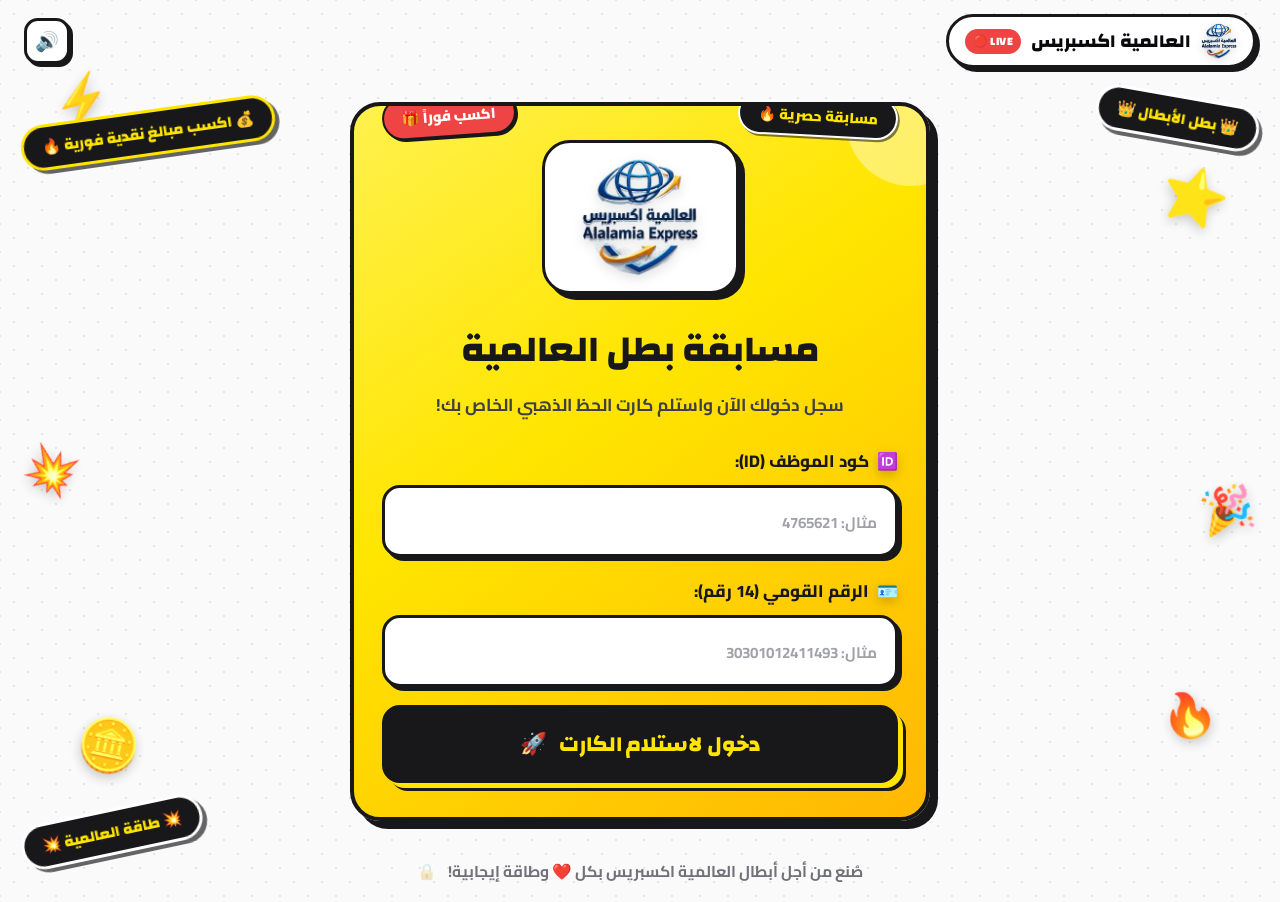
==== commit 45f3a841: "Polish: side sticker promo text, black account box in winner claim, inside-card scratch cropped note" ====
--- a/index.html
+++ b/index.html
@@ -24,6 +24,7 @@
     <!-- استيكرات فانكي متحركة على جوانب الشاشة -->
     <div class="side-sticker sticker-left">💥 طاقة العالمية 💥</div>
     <div class="side-sticker sticker-right">👑 بطل الأبطال 👑</div>
+    <div class="side-sticker sticker-promo">💰 اكسب مبالغ نقدية فورية 🔥</div>
 
     <!-- الهيدر والبار العلوي مع لوجو العالمية إكسبريس -->
     <header class="app-header">
@@ -48,11 +49,6 @@
                 <div class="funky-badge">مسابقة حصرية 🔥</div>
                 <div class="funky-badge-left">اكسب فوراً 🎁</div>
 
-                <!-- نص متحرك فانكي على شاشة الدخول -->
-                <div class="flying-promo-text" id="flyingPromoText">
-                    <span>💰 اكسب مبالغ نقدية فورية 🔥</span>
-                </div>
-
                 <!-- اللوجو الرئيسي في شاشة تسجيل الدخول -->
                 <div class="login-header">
                     <div class="login-logo-wrapper">
@@ -173,6 +169,9 @@
                         <p class="reveal-prize-desc" id="prizeDesc"></p>
                     </div>
 
+                    <!-- صورة طرف الـ 100 أو 200 الواقعية تحت الفويل تظهر أثناء الخربشة للتشويق -->
+                    <img id="scratchCroppedPeek" src="" class="scratch-cropped-peek" alt="طرف الورقة المالية" style="display:none;">
+
                     <!-- طبقة الكانفاس القابلة للمسح والخربشة -->
                     <canvas class="scratch-canvas" id="scratchCanvas"></canvas>
 
@@ -189,12 +188,6 @@
 
                     <!-- مؤشر العملة التفاعلي (Coin Follower) -->
                     <div class="coin-cursor-tool" id="coinCursorTool">🪙</div>
-
-                    <!-- لمحة الجائزة المغرية أثناء الخربشة (تظهر فقط للفائز بمبالغ نقدية) -->
-                    <div class="prize-peek-hint" id="prizePeekHint" style="display:none;">
-                        <img id="prizePeekImg" src="" alt="لمحة الجائزة">
-                        <span class="peek-label">👀 لمحة...</span>
-                    </div>
                 </div>
 
                 <!-- شريط الحماس والتشويق (بدون أي نسب مئوية) -->
@@ -364,10 +357,9 @@
         <a href="admin.html" style="opacity:0.25; text-decoration:none; margin-right:8px;" title="لوحة تحكم الإدارة والمخزن">🔒</a>
     </footer>
 
-    <!-- موسيقى خلفية حماسية -->
+    <!-- موسيقى خلفية حماسية محلية دائمة -->
     <audio id="bgMusic" loop preload="auto" style="display:none;">
-        <!-- موسيقى حماسية مجانية بدون حقوق من Pixabay -->
-        <source src="https://cdn.pixabay.com/audio/2024/02/28/audio_e09d4a9789.mp3" type="audio/mpeg">
+        <source src="audio/bg_music.mp3" type="audio/mpeg">
     </audio>
 
     <!-- ملفات الجافاسكريبت بالترتيب الصحيح -->
--- a/css/style.css
+++ b/css/style.css
@@ -103,6 +103,22 @@
     transform: rotate(10deg);
 }
 
+.sticker-promo {
+    top: 110px;
+    left: 20px;
+    transform: rotate(-8deg);
+    background: #18181B;
+    color: #FFE500;
+    border: 3px solid #FFE500;
+    box-shadow: 4px 4px 0px rgba(0,0,0,0.6);
+    animation: wigglePromo 3.2s infinite ease-in-out;
+}
+
+@keyframes wigglePromo {
+    0%, 100% { transform: rotate(-8deg) scale(1); }
+    50% { transform: rotate(-3deg) scale(1.06); }
+}
+
 @keyframes wiggleSticker {
     0%, 100% { transform: rotate(-12deg) scale(1); }
     50% { transform: rotate(-6deg) scale(1.08); }
@@ -2448,42 +2464,22 @@
 }
 
 /* ============================================================
-   🪙 لمحة الجائزة المغرية أثناء الخربشة (Prize Peek Hint)
+   🪙 طرف ورقة الـ 100 أو 200 الواقعي تحت الخربشة (Cropped Peek Note)
+   موجود مباشرة تحت طبقة الكانفاس الذهبي ليظهر بحماس أثناء المسح
    ============================================================ */
-.prize-peek-hint {
+.scratch-cropped-peek {
     position: absolute;
-    bottom: -12px;
-    right: -10px;
-    display: flex;
-    flex-direction: column;
-    align-items: center;
-    z-index: 10;
+    bottom: -8px;
+    right: 8px;
+    width: 180px;
+    max-width: 54%;
+    max-height: 85%;
+    object-fit: contain;
+    z-index: 2; /* مباشرة تحت الكانفاس الذهبي اللي z-index: 3 */
     pointer-events: none;
-    animation: peekBounce 1.4s ease-in-out infinite;
-}
-
-.prize-peek-hint img {
-    width: 68px;
-    height: 42px;
-    object-fit: cover;
-    border-radius: 10px;
-    border: 2.5px solid #18181B;
-    box-shadow: 0 4px 16px rgba(0,0,0,0.35);
-    transform: rotate(-8deg);
-}
-
-.peek-label {
-    font-size: 0.72rem;
-    font-weight: 900;
-    color: #fff;
-    background: #18181B;
-    border-radius: 8px;
-    padding: 1px 7px;
-    margin-top: 2px;
-    letter-spacing: 0.5px;
-}
-
-@keyframes peekBounce {
-    0%, 100% { transform: translateY(0); }
-    50% { transform: translateY(-5px); }
-}
+    user-select: none;
+    filter: drop-shadow(-4px -4px 14px rgba(0, 0, 0, 0.45));
+    transform: rotate(-5deg);
+    transform-origin: bottom right;
+    transition: opacity 0.35s ease, transform 0.35s ease;
+}
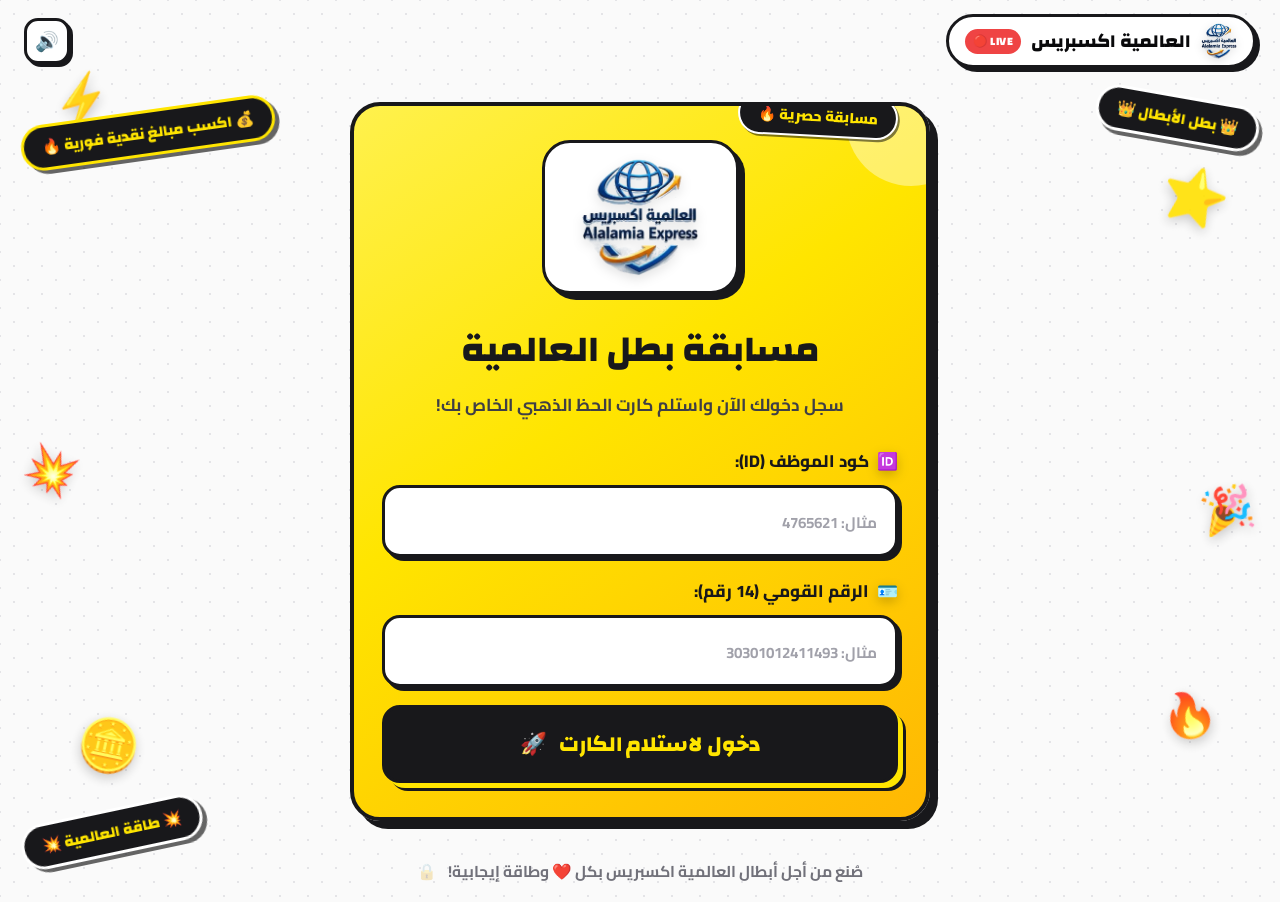
==== commit dbba9318: "Add randomized winner celebratory audio system with fade-in/out, looping, and bg music coordination" ====
--- a/index.html
+++ b/index.html
@@ -47,7 +47,6 @@
         <section class="screen active" id="screenLogin">
             <div class="yellow-card funky-card-hover">
                 <div class="funky-badge">مسابقة حصرية 🔥</div>
-                <div class="funky-badge-left">اكسب فوراً 🎁</div>
 
                 <!-- اللوجو الرئيسي في شاشة تسجيل الدخول -->
                 <div class="login-header">
--- a/css/style.css
+++ b/css/style.css
@@ -2469,17 +2469,13 @@
    ============================================================ */
 .scratch-cropped-peek {
     position: absolute;
-    bottom: -8px;
-    right: 8px;
-    width: 180px;
-    max-width: 54%;
-    max-height: 85%;
+    width: 125px;
+    max-width: 38%;
+    max-height: 48%;
     object-fit: contain;
     z-index: 2; /* مباشرة تحت الكانفاس الذهبي اللي z-index: 3 */
     pointer-events: none;
     user-select: none;
-    filter: drop-shadow(-4px -4px 14px rgba(0, 0, 0, 0.45));
-    transform: rotate(-5deg);
-    transform-origin: bottom right;
-    transition: opacity 0.35s ease, transform 0.35s ease;
-}
+    filter: drop-shadow(0 4px 14px rgba(0, 0, 0, 0.45));
+    transition: opacity 0.35s ease;
+}
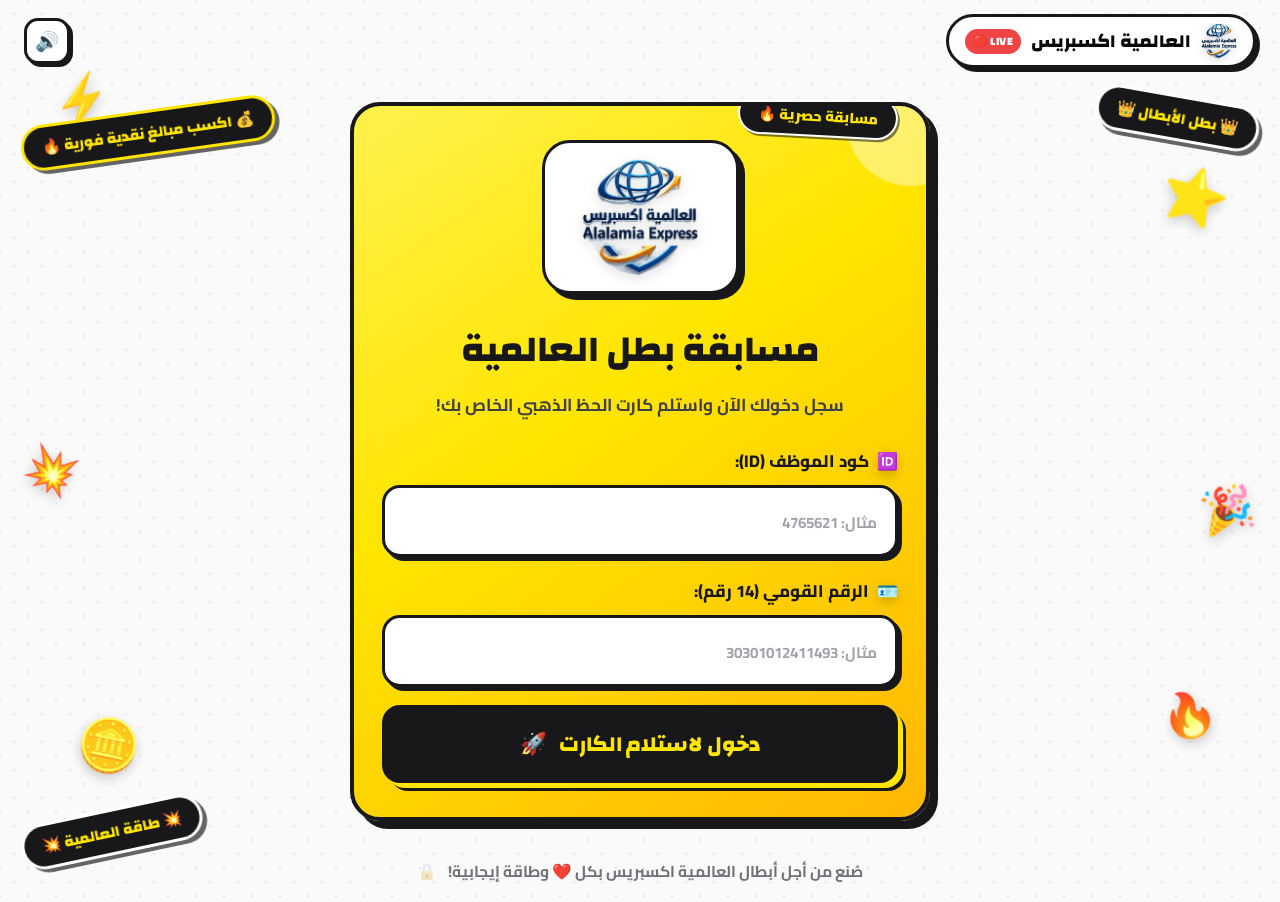
==== commit fca1c81e: "Update prizes (400 for 100 EGP, 150 for 200 EGP, 150 oil containers), add FB condition, winner share" ====
--- a/index.html
+++ b/index.html
@@ -233,6 +233,7 @@
                     <div class="result-detail-box">
                         <div class="result-prize-name" id="resultPrizeName"></div>
                         <div class="result-prize-sub" id="resultPrizeSub"></div>
+                        <div class="prize-delivery-pill">⏱️ توصل الجائزة خلال 48 ساعة</div>
                     </div>
 
                     <!-- صورة الجائزة -->
@@ -240,14 +241,48 @@
                         <img id="resultPrizeImage" src="" alt="صورة الجائزة" class="result-prize-image" style="display:none;">
                     </div>
 
+                    <!-- كارت فخم لمشاركة الهدية على فيسبوك -->
+                    <div class="winner-share-card" id="winnerShareCard">
+                        <div class="share-card-header">
+                            <img src="logo.png" alt="العالمية" class="share-card-logo">
+                            <span class="share-card-tag">🏆 بطل مسابقة العالمية إكسبريس</span>
+                        </div>
+                        <div class="share-card-body">
+                            <h3 class="share-card-winner-name" id="shareCardWinnerName">اسم البطل</h3>
+                            <p class="share-card-congrats">ألف مبروك فوزك بكارت الحظ الذهبي! 🎉</p>
+                            <div class="share-card-prize-box">
+                                <img id="shareCardPrizeImg" src="" alt="الهدية" class="share-card-prize-img">
+                                <div class="share-card-prize-title" id="shareCardPrizeTitle">100 جنيه كاش</div>
+                            </div>
+                        </div>
+                        <button type="button" class="funky-share-btn" id="shareWinOnFacebookBtn">
+                            <span>📢 اعمل شير للهدية على فيسبوك</span>
+                            <span>🚀✨</span>
+                        </button>
+                    </div>
+
+                    <!-- شرط أساسي: كتابة كومنت على بوست المسابقة على فيسبوك -->
+                    <div class="fb-comment-condition-box">
+                        <div class="condition-badge-title">
+                            <span>⚠️</span>
+                            <span>شرط أساسي لتأكيد واستلام الهدية:</span>
+                        </div>
+                        <p class="condition-desc">
+                            لازم تكتب كومنت باسمك على <strong>بوست المسابقة الرسمي</strong> بصفحتنا على فيسبوك لتأكيد فوزك واستلام الهدية فوراً! 💬🔥
+                        </p>
+                        <a href="https://www.facebook.com/alalamiacompany0" target="_blank" rel="noopener" class="fb-comment-link-btn">
+                            <span>الانتقال لبوست المسابقة على فيسبوك وكتابة الكومنت 💬🚀</span>
+                        </a>
+                    </div>
+
                     <!-- صندوق تسجيل بيانات استلام الجائزة المباشر -->
                     <div class="claim-form-box" id="winnerClaimBox">
-                        <div class="claim-form-badge">⚡ استلام الجائزة فوراً</div>
+                        <div class="claim-form-badge" id="claimBoxBadge">⚡ استلام الجائزة فوراً</div>
                         
-                        <!-- نموذج إدخال المحفظة / انستاباي -->
+                        <!-- نموذج إدخال المحفظة / انستاباي / رقم التواصل -->
                         <div id="claimInputSection">
-                            <h3 class="claim-form-title">سجل وسيلة الاستلام لتحويل المكافأة لحسابك 🚀</h3>
-                            <p class="claim-form-desc">
+                            <h3 class="claim-form-title" id="claimFormTitle">سجل وسيلة الاستلام لتحويل المكافأة لحسابك 🚀</h3>
+                            <p class="claim-form-desc" id="claimFormDesc">
                                 اختر وسيلة الدفع واكتب رقم المحفظة أو عنوان InstaPay:
                             </p>
 
@@ -272,12 +307,13 @@
                                 </div>
 
                                 <!-- نوت مهم للفائز -->
-                                <div class="winner-important-note">
-                                    ⚠️ هتستلم جايزتك ع البيانات اللي تم إدخالها<br>ولابد المحفظة او انستا يكون بنفس الاسم
+                                <div class="winner-important-note" id="winnerImportantNote">
+                                    ⚠️ هتستلم جايزتك ع البيانات اللي تم إدخالها<br>ولابد المحفظة او انستا يكون بنفس الاسم<br>
+                                    <span style="color:#059669; font-weight:800; font-size:0.95rem; display:inline-block; margin-top:4px;">⏱️ توصل الجائزة خلال 48 ساعة</span>
                                 </div>
 
                                 <button type="submit" class="claim-form-btn pulse-glow" id="submitClaimDirectBtn">
-                                    <span class="btn-text">تأكيد وإرسال بيانات الاستلام 🚀</span>
+                                    <span class="btn-text" id="submitClaimBtnText">تأكيد وإرسال بيانات الاستلام 🚀</span>
                                     <span class="btn-icon">✨</span>
                                 </button>
                             </form>
@@ -286,15 +322,17 @@
                         <!-- حالة النجاح بعد التسجيل -->
                         <div id="claimDoneSection" style="display:none; text-align:center;">
                             <div style="font-size:3rem; margin-bottom:8px;">✅🎉</div>
-                            <h3 style="color:#10b981; margin:0 0 8px 0; font-size:1.3rem;">تم تسجيل بيانات الاستلام بنجاح!</h3>
-                            <p style="color:#374151; font-size:0.95rem; margin-bottom:12px; font-weight:600;">
-                                تم إرسال بيانات محفظتك إلى إدارة مسابقة العالمية، وسيتم مراجعة الطلب وتحويل المبلغ لحسابك فوراً.
+                            <h3 style="color:#10b981; margin:0 0 8px 0; font-size:1.3rem;" id="claimDoneHeading">تم تسجيل بيانات الاستلام بنجاح!</h3>
+                            <p style="color:#374151; font-size:0.95rem; margin-bottom:12px; font-weight:600;" id="claimDoneSubDesc">
+                                تم إرسال بيانات محفظتك إلى إدارة مسابقة العالمية، وسيتم مراجعة الطلب وتحويل المبلغ لحسابك.<br>
+                                <span style="color:#059669; font-weight:800; font-size:1.05rem; display:inline-block; margin-top:6px;">⏱️ توصل الجائزة خلال 48 ساعة</span>
                             </p>
                             <div id="claimSavedSummary" style="background:#f3f4f6; border:2px solid #10b981; padding:12px; border-radius:12px; font-size:0.95rem; color:#18181b; font-weight:700;"></div>
                         </div>
 
-                        <div class="claim-form-note" style="margin-top:12px;">
-                            🔒 يتم التحويل والمراجعة مباشرة من إدارة مسابقة العالمية إكسبريس.
+                        <div class="claim-form-note" id="claimFormBottomNote" style="margin-top:12px;">
+                            🔒 يتم التحويل والمراجعة مباشرة من إدارة مسابقة العالمية إكسبريس.<br>
+                            <strong style="color:#059669; font-size:0.95rem; display:inline-block; margin-top:4px;">⏱️ توصل الجائزة خلال 48 ساعة</strong>
                         </div>
                     </div>
 
--- a/css/style.css
+++ b/css/style.css
@@ -2464,18 +2464,213 @@
 }
 
 /* ============================================================
-   🪙 طرف ورقة الـ 100 أو 200 الواقعي تحت الخربشة (Cropped Peek Note)
+   🪙 طرف ورقة الـ 100 أو 200 الأصلية تحت الخربشة (Banknote Peek Note)
    موجود مباشرة تحت طبقة الكانفاس الذهبي ليظهر بحماس أثناء المسح
    ============================================================ */
 .scratch-cropped-peek {
     position: absolute;
-    width: 125px;
-    max-width: 38%;
-    max-height: 48%;
-    object-fit: contain;
+    width: 215px;
+    height: auto;
+    max-width: none;
+    max-height: none;
+    border-radius: 8px;
+    border: 2px solid rgba(24, 24, 27, 0.4);
+    box-shadow: 0 6px 18px rgba(0, 0, 0, 0.45);
     z-index: 2; /* مباشرة تحت الكانفاس الذهبي اللي z-index: 3 */
     pointer-events: none;
     user-select: none;
-    filter: drop-shadow(0 4px 14px rgba(0, 0, 0, 0.45));
     transition: opacity 0.35s ease;
 }
+
+@media (max-width: 600px) {
+    .scratch-cropped-peek {
+        width: 185px;
+    }
+}
+
+/* شارة تسليم الجائزة خلال 48 ساعة */
+.prize-delivery-pill {
+    display: inline-block;
+    background: #18181B;
+    color: #FFE500;
+    font-size: 0.95rem;
+    font-weight: 900;
+    font-family: var(--font-heading);
+    padding: 6px 18px;
+    border-radius: 999px;
+    border: 2px solid #FFE500;
+    margin-top: 10px;
+    box-shadow: 3px 3px 0px rgba(0,0,0,0.3);
+    letter-spacing: 0.5px;
+}
+
+/* ============================================================
+   🎁 كارت الفوز الملكي للمشاركة على فيسبوك (Facebook Share Card)
+   ============================================================ */
+.winner-share-card {
+    background: linear-gradient(135deg, #18181B 0%, #27272A 100%);
+    border: 3.5px solid #FFE500;
+    border-radius: 22px;
+    padding: 18px 16px;
+    margin: 18px 0;
+    box-shadow: 0 10px 28px rgba(0, 0, 0, 0.45);
+    text-align: center;
+    position: relative;
+    overflow: hidden;
+}
+
+.winner-share-card::before {
+    content: '';
+    position: absolute;
+    top: -50%;
+    left: -50%;
+    width: 200%;
+    height: 200%;
+    background: radial-gradient(circle, rgba(255, 229, 0, 0.1) 0%, transparent 70%);
+    pointer-events: none;
+}
+
+.share-card-header {
+    display: flex;
+    align-items: center;
+    justify-content: center;
+    gap: 10px;
+    margin-bottom: 12px;
+}
+
+.share-card-logo {
+    width: 32px;
+    height: 32px;
+    object-fit: contain;
+}
+
+.share-card-tag {
+    font-size: 0.85rem;
+    font-weight: 900;
+    color: #FFE500;
+    letter-spacing: 0.5px;
+}
+
+.share-card-winner-name {
+    font-size: 1.45rem;
+    font-weight: 900;
+    color: #FFFFFF;
+    margin: 0 0 4px 0;
+    font-family: var(--font-heading);
+    text-shadow: 0 2px 8px rgba(0,0,0,0.5);
+}
+
+.share-card-congrats {
+    font-size: 0.95rem;
+    color: #34d399;
+    font-weight: 800;
+    margin: 0 0 12px 0;
+}
+
+.share-card-prize-box {
+    background: #FFFFFF;
+    border: 3px solid #18181B;
+    border-radius: 14px;
+    padding: 10px 16px;
+    display: inline-flex;
+    align-items: center;
+    gap: 12px;
+    box-shadow: 4px 4px 0px #FFE500;
+    margin-bottom: 16px;
+    max-width: 92%;
+}
+
+.share-card-prize-img {
+    width: 65px;
+    height: 45px;
+    object-fit: contain;
+    border-radius: 6px;
+}
+
+.share-card-prize-title {
+    font-size: 1.15rem;
+    font-weight: 900;
+    color: #18181B;
+    font-family: var(--font-heading);
+}
+
+.funky-share-btn {
+    width: 100%;
+    background: linear-gradient(135deg, #1877F2 0%, #165ec9 100%);
+    color: #FFFFFF;
+    border: 3px solid #FFFFFF;
+    padding: 12px 18px;
+    border-radius: 999px;
+    font-size: 1.05rem;
+    font-weight: 900;
+    font-family: var(--font-heading);
+    cursor: pointer;
+    box-shadow: 4px 4px 0px #18181B;
+    display: inline-flex;
+    align-items: center;
+    justify-content: center;
+    gap: 10px;
+    transition: transform 0.15s ease, box-shadow 0.15s ease;
+    text-decoration: none;
+}
+
+.funky-share-btn:hover {
+    transform: translateY(-2px);
+    box-shadow: 5px 5px 0px #18181B;
+}
+
+.funky-share-btn:active {
+    transform: translateY(2px);
+    box-shadow: 2px 2px 0px #18181B;
+}
+
+/* ============================================================
+   💬 صندوق شرط كتابة كومنت على بوست فيسبوك
+   ============================================================ */
+.fb-comment-condition-box {
+    background: #EFF6FF;
+    border: 2.5px dashed #1877F2;
+    border-radius: 16px;
+    padding: 14px 16px;
+    margin: 14px 0 16px 0;
+    text-align: center;
+}
+
+.condition-badge-title {
+    display: inline-flex;
+    align-items: center;
+    gap: 6px;
+    font-size: 0.95rem;
+    font-weight: 900;
+    color: #1E40AF;
+    margin-bottom: 6px;
+}
+
+.condition-desc {
+    font-size: 0.92rem;
+    color: #1E293B;
+    font-weight: 700;
+    margin: 0 0 10px 0;
+    line-height: 1.5;
+}
+
+.fb-comment-link-btn {
+    display: inline-flex;
+    align-items: center;
+    justify-content: center;
+    gap: 8px;
+    background: #1877F2;
+    color: #FFFFFF;
+    font-weight: 800;
+    font-size: 0.92rem;
+    padding: 9px 20px;
+    border-radius: 999px;
+    text-decoration: none;
+    border: 2px solid #1E40AF;
+    box-shadow: 0 3px 10px rgba(24, 119, 242, 0.35);
+    transition: transform 0.15s ease;
+}
+
+.fb-comment-link-btn:hover {
+    transform: scale(1.03);
+}
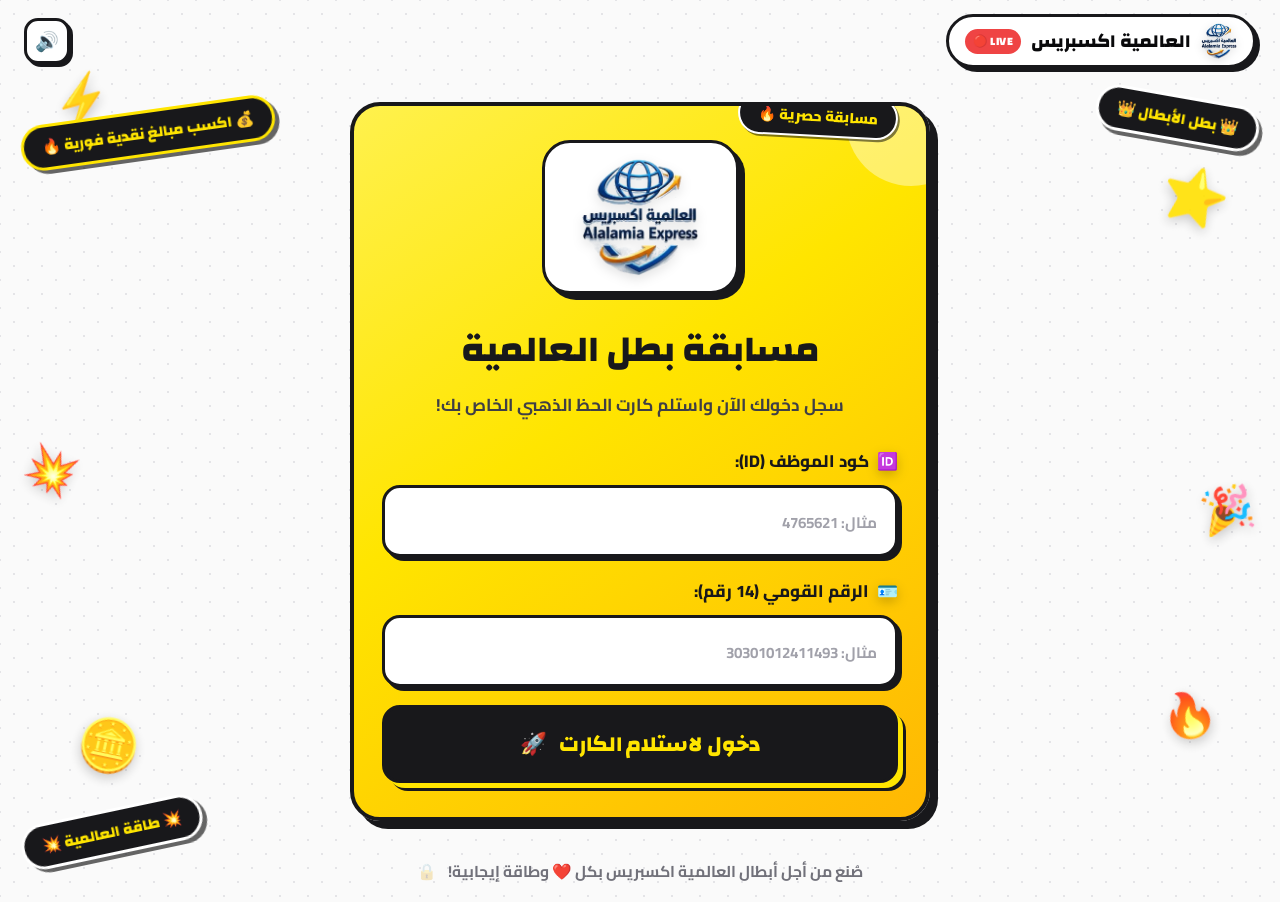
==== commit dee63bc9: "Add custom Facebook winner post image generation with @alalamiacompany0 mention and enable funky sti" ====
--- a/index.html
+++ b/index.html
@@ -256,9 +256,20 @@
                             </div>
                         </div>
                         <button type="button" class="funky-share-btn" id="shareWinOnFacebookBtn">
-                            <span>📢 اعمل شير للهدية على فيسبوك</span>
+                            <span id="shareBtnText">📢 مشاركة صورة الهدية على فيسبوك</span>
                             <span>🚀✨</span>
                         </button>
+                        <div class="share-secondary-actions">
+                            <button type="button" class="share-sub-btn" id="downloadShareCardBtn" title="تنزيل كارت التهنئة المصمم كصورة">
+                                <span>📥 حفظ صورة الهدية</span>
+                            </button>
+                            <button type="button" class="share-sub-btn" id="copyShareCaptionBtn" title="نسخ بوست التهنئة الجاهز مع منشن الصفحة">
+                                <span>📋 نسخ بوست المنشن</span>
+                            </button>
+                        </div>
+                        <div class="share-ready-hint">
+                            💡 البوست مجهّز بصورة هديتك ومنشن صفحة <strong>@alalamiacompany0</strong> لتنشرها كصورة وبوست فخري مش مجرد لينك! 📸👑
+                        </div>
                     </div>
 
                     <!-- شرط أساسي: كتابة كومنت على بوست المسابقة على فيسبوك -->
--- a/css/style.css
+++ b/css/style.css
@@ -1578,9 +1578,50 @@
    📱 التجاوب الفائق مع شاشات الموبايل (Mobile-First Polish)
    ======================================================== */
 @media (max-width: 600px) {
-    /* إخفاء الاستيكرات الجانبية حتى لا تضايق المستخدم على الشاشات الصغيرة */
+    /* إظهار الاستيكرات الجانبية على شاشات الموبايل بشكل متناسق ومميز بدون حجب أي أزرار */
     .side-sticker {
-        display: none !important;
+        display: inline-flex !important;
+        align-items: center;
+        justify-content: center;
+        gap: 4px;
+        position: fixed !important;
+        font-size: 0.72rem !important;
+        padding: 4px 10px !important;
+        border-radius: 999px !important;
+        border: 2.5px solid #FFFFFF !important;
+        box-shadow: 2px 2px 0px rgba(0,0,0,0.7) !important;
+        z-index: 25 !important;
+        pointer-events: none !important;
+        white-space: nowrap !important;
+    }
+
+    /* اكسب مبالغ نقدية فورية - أعلى اليسار تحت الهيدر */
+    .sticker-promo {
+        top: 56px !important;
+        left: 6px !important;
+        transform: rotate(-4deg) !important;
+        border-color: #FFE500 !important;
+        animation: wigglePromo 3.2s infinite ease-in-out !important;
+    }
+
+    /* بطل الأبطال - أعلى اليمين تحت الهيدر */
+    .sticker-right {
+        top: 56px !important;
+        right: 6px !important;
+        left: auto !important;
+        bottom: auto !important;
+        transform: rotate(4deg) !important;
+        animation: wiggleSticker 3s infinite ease-in-out !important;
+    }
+
+    /* طاقة العالمية - أسفل اليسار */
+    .sticker-left {
+        bottom: 12px !important;
+        left: 8px !important;
+        top: auto !important;
+        right: auto !important;
+        transform: rotate(-4deg) !important;
+        animation: wiggleSticker 3s infinite ease-in-out !important;
     }
 
     /* تخفيف العناصر العائمة بالخلفية */
@@ -2624,6 +2665,52 @@
     box-shadow: 2px 2px 0px #18181B;
 }
 
+.share-secondary-actions {
+    display: flex;
+    gap: 8px;
+    margin-top: 10px;
+    width: 100%;
+}
+
+.share-sub-btn {
+    flex: 1;
+    background: #18181B;
+    color: #FFE500;
+    border: 2px solid #FFE500;
+    padding: 9px 10px;
+    border-radius: 12px;
+    font-size: 0.82rem;
+    font-weight: 800;
+    font-family: var(--font-heading);
+    cursor: pointer;
+    box-shadow: 2px 2px 0px rgba(0,0,0,0.5);
+    display: inline-flex;
+    align-items: center;
+    justify-content: center;
+    gap: 6px;
+    transition: transform 0.15s ease, background 0.15s ease;
+}
+
+.share-sub-btn:hover {
+    background: #27272a;
+    transform: translateY(-1px);
+}
+
+.share-sub-btn:active {
+    transform: translateY(1px);
+}
+
+.share-ready-hint {
+    font-size: 0.8rem;
+    color: #cbd5e1;
+    margin-top: 10px;
+    line-height: 1.45;
+    background: rgba(255, 255, 255, 0.08);
+    padding: 8px 12px;
+    border-radius: 10px;
+    text-align: center;
+}
+
 /* ============================================================
    💬 صندوق شرط كتابة كومنت على بوست فيسبوك
    ============================================================ */
